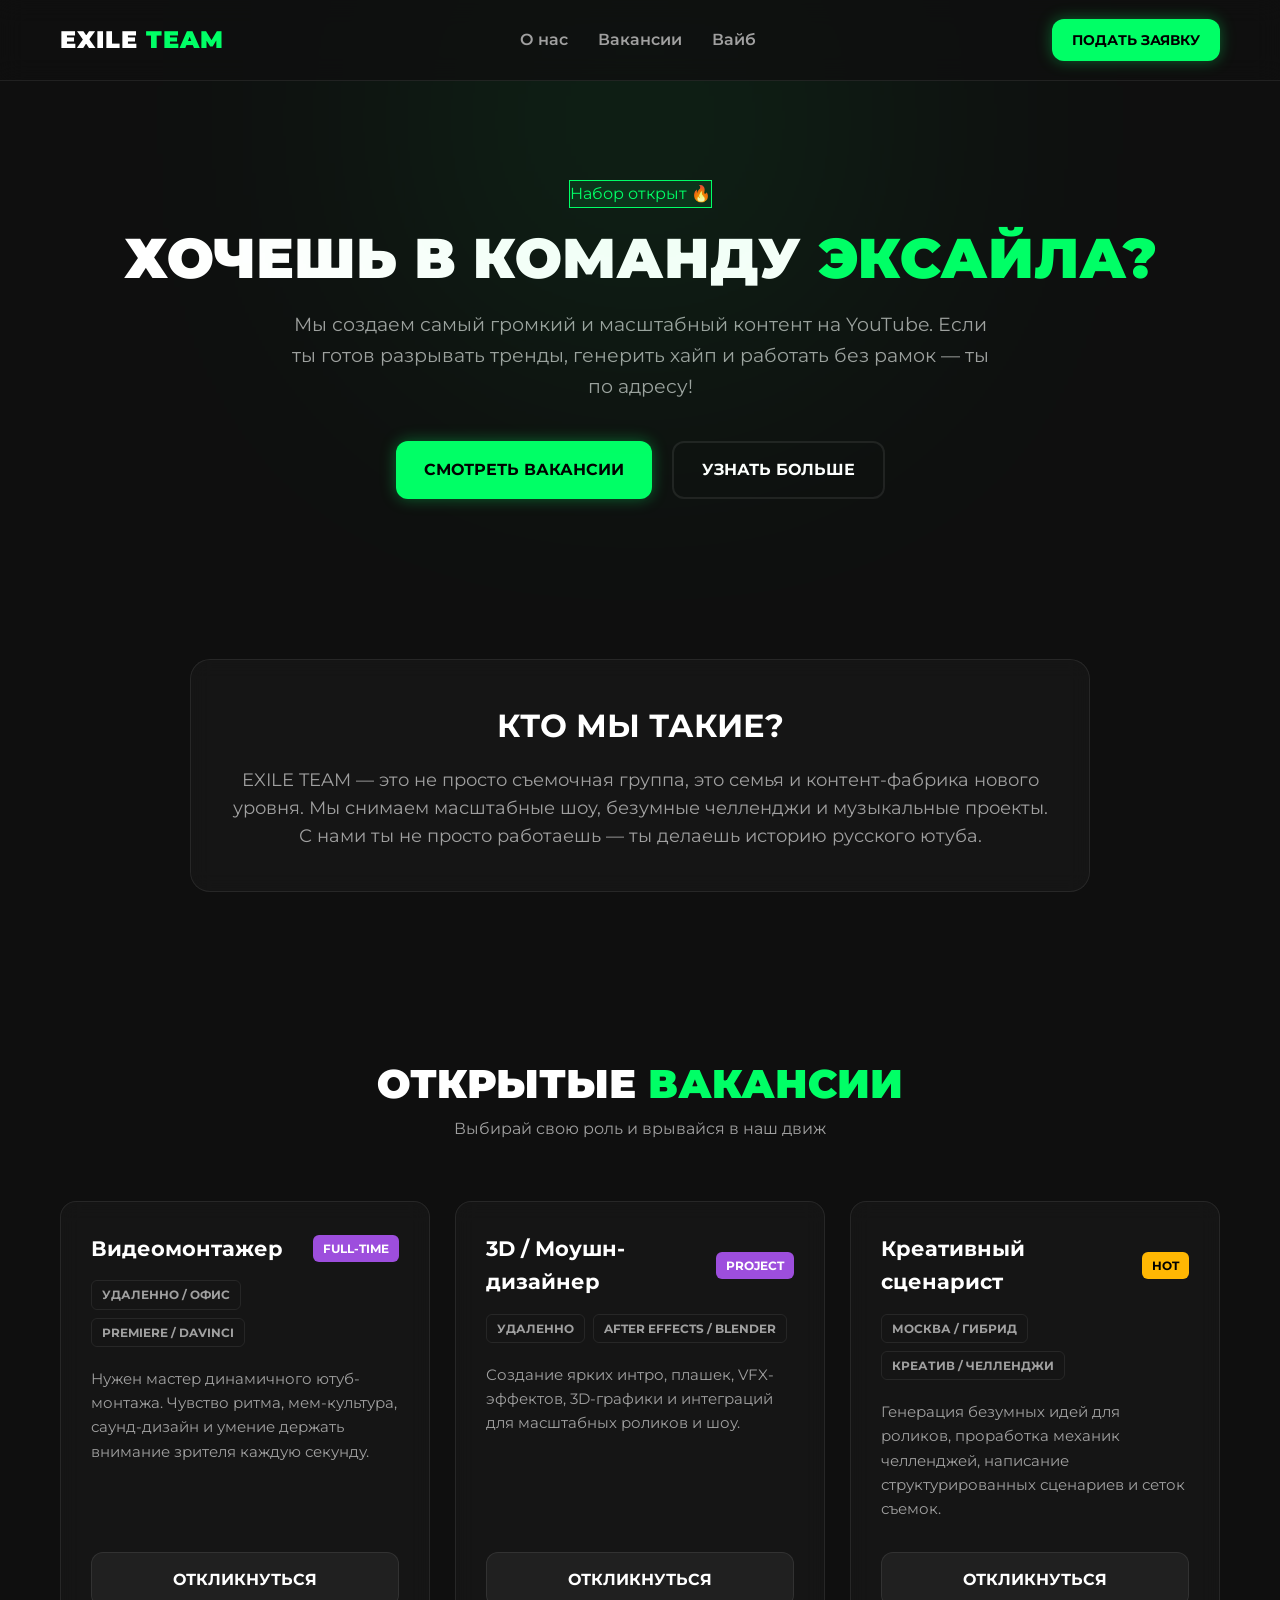
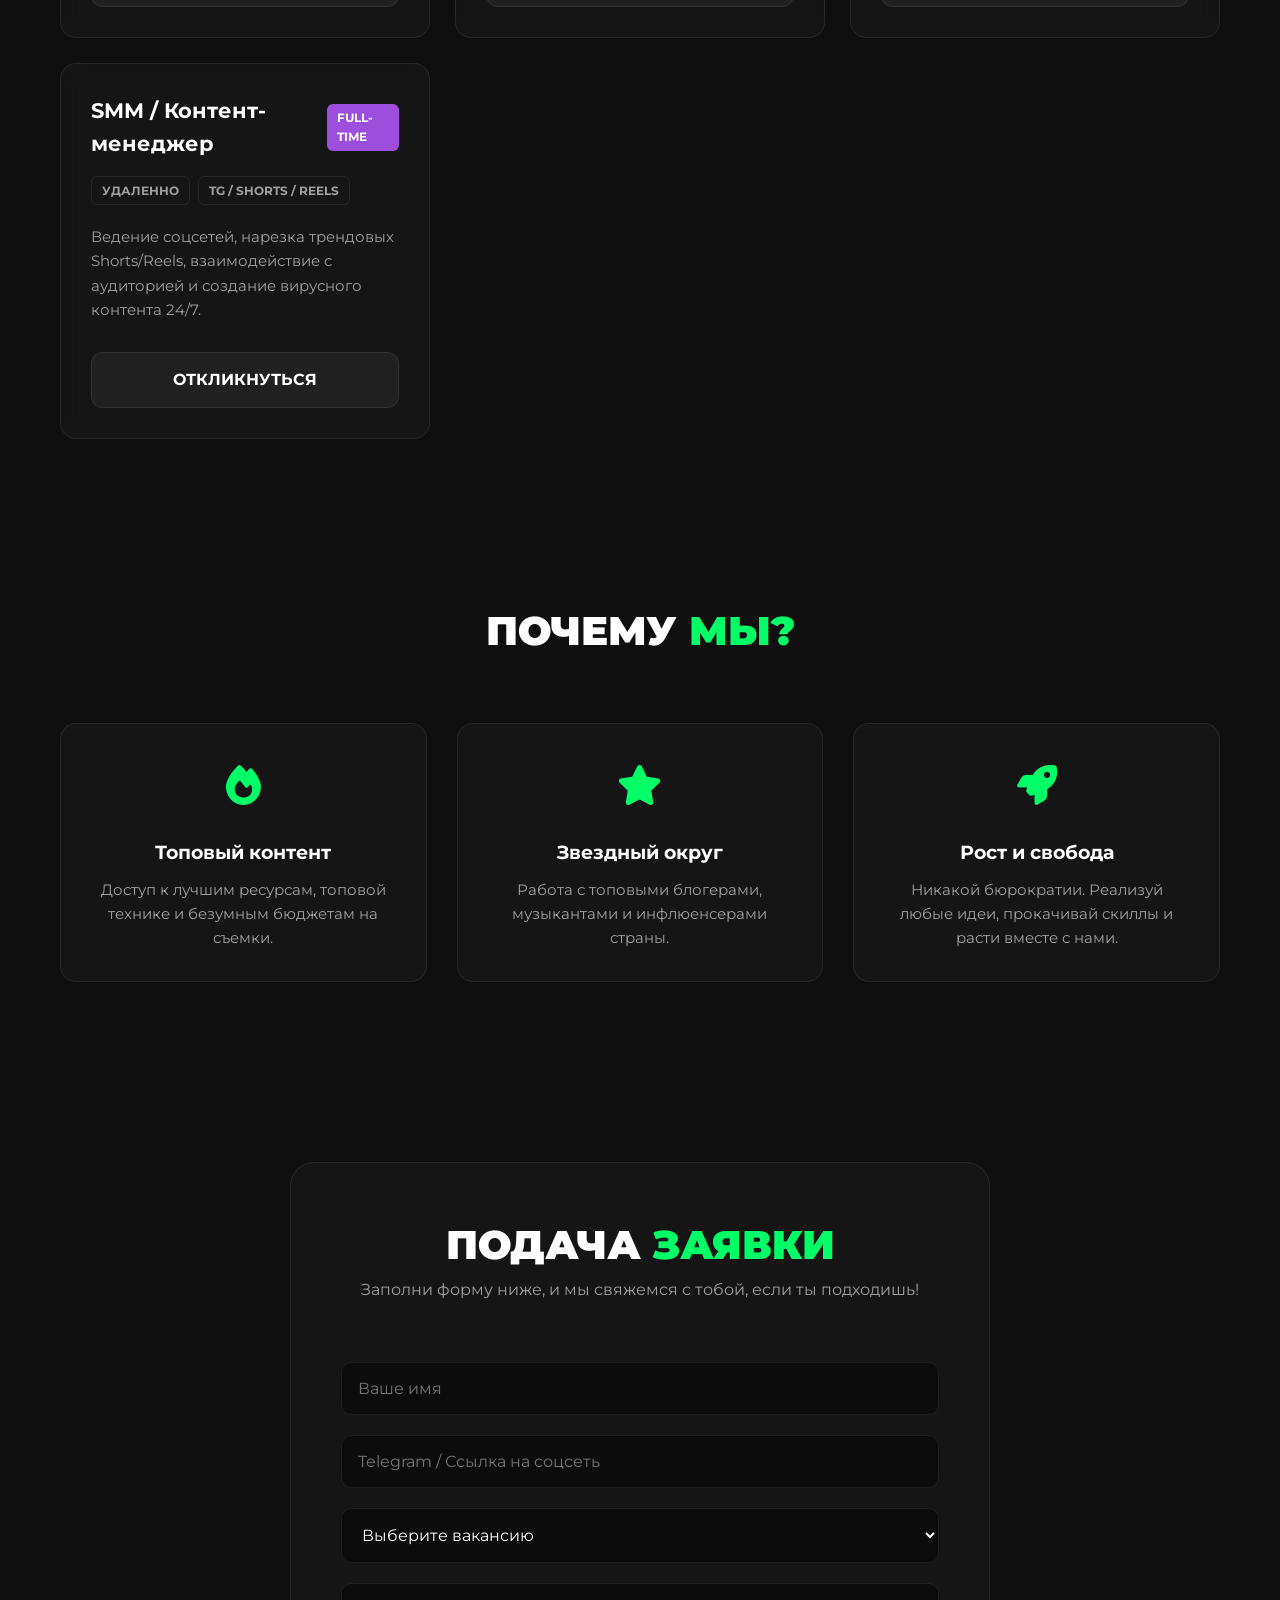
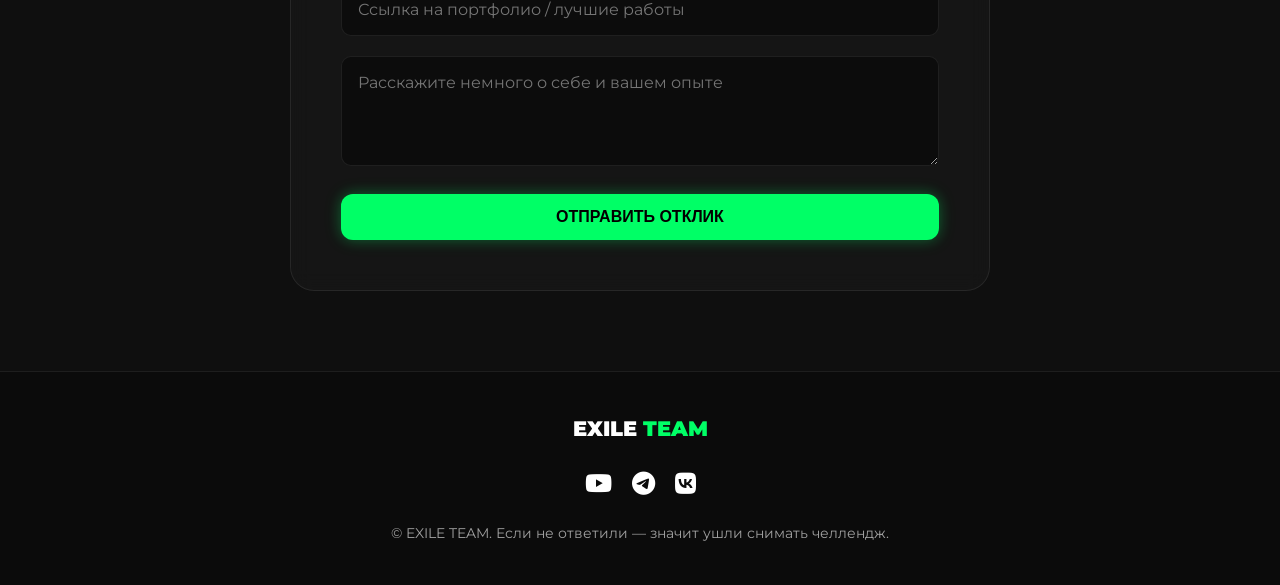
==== index.html @ 26854ce0 "Add files via upload" ====
<!DOCTYPE html>
<html lang="ru">
<head>
    <meta charset="UTF-8">
    <meta name="viewport" content="width=device-width, initial-scale=1.0">
    <title>EXILE TEAM — Вакансии в команду</title>
    <link rel="preconnect" href="https://fonts.googleapis.com">
    <link rel="preconnect" href="https://fonts.gstatic.com" crossorigin>
    <link href="https://fonts.googleapis.com/css2?family=Montserrat:wght@400;600;700;900&display=swap" rel="stylesheet">
    <link rel="stylesheet" href="https://cdnjs.cloudflare.com/ajax/libs/font-awesome/6.4.0/css/all.min.css">
    <link rel="stylesheet" href="style.css">
</head>
<body>

    <header class="header">
        <div class="container header-container">
            <a href="#" class="logo">EXILE <span>TEAM</span></a>
            <nav class="nav">
                <a href="#about">О нас</a>
                <a href="#vacancies">Вакансии</a>
                <a href="#benefits">Вайб</a>
            </nav>
            <a href="#apply" class="btn btn-primary btn-sm">Подать заявку</a>
        </div>
    </header>

    <main>
        <section class="hero">
            <div class="hero-bg-glow"></div>
            <div class="container hero-container">
                <span class="badge hero-badge">Набор открыт 🔥</span>
                <h1 class="hero-title">ХОЧЕШЬ В КОМАНДУ <span class="text-accent">ЭКСАЙЛА?</span></h1>
                <p class="hero-subtitle">Мы создаем самый громкий и масштабный контент на YouTube. Если ты готов разрывать тренды, генерить хайп и работать без рамок — ты по адресу!</p>
                <div class="hero-actions">
                    <a href="#vacancies" class="btn btn-primary">Смотреть вакансии</a>
                    <a href="#about" class="btn btn-outline">Узнать больше</a>
                </div>
            </div>
        </section>

        <section class="about" id="about">
            <div class="container">
                <div class="about-card">
                    <h2>КТО МЫ ТАКИЕ?</h2>
                    <p>EXILE TEAM — это не просто съемочная группа, это семья и контент-фабрика нового уровня. Мы снимаем масштабные шоу, безумные челленджи и музыкальные проекты. С нами ты не просто работаешь — ты делаешь историю русского ютуба.</p>
                </div>
            </div>
        </section>

        <section class="vacancies" id="vacancies">
            <div class="container">
                <div class="section-header">
                    <h2>ОТКРЫТЫЕ <span class="text-accent">ВАКАНСИИ</span></h2>
                    <p>Выбирай свою роль и врывайся в наш движ</p>
                </div>

                <div class="vacancies-grid">
                    <div class="vacancy-card">
                        <div class="card-header">
                            <h3>Видеомонтажер</h3>
                            <span class="tag tag-purple">Full-time</span>
                        </div>
                        <div class="tags">
                            <span class="tag tag-outline">Удаленно / Офис</span>
                            <span class="tag tag-outline">Premiere / DaVinci</span>
                        </div>
                        <p class="card-desc">Нужен мастер динамичного ютуб-монтажа. Чувство ритма, мем-культура, саунд-дизайн и умение держать внимание зрителя каждую секунду.</p>
                        <a href="#apply" class="btn btn-secondary card-btn">Откликнуться</a>
                    </div>

                    <div class="vacancy-card">
                        <div class="card-header">
                            <h3>3D / Моушн-дизайнер</h3>
                            <span class="tag tag-purple">Project</span>
                        </div>
                        <div class="tags">
                            <span class="tag tag-outline">Удаленно</span>
                            <span class="tag tag-outline">After Effects / Blender</span>
                        </div>
                        <p class="card-desc">Создание ярких интро, плашек, VFX-эффектов, 3D-графики и интеграций для масштабных роликов и шоу.</p>
                        <a href="#apply" class="btn btn-secondary card-btn">Откликнуться</a>
                    </div>

                    <div class="vacancy-card">
                        <div class="card-header">
                            <h3>Креативный сценарист</h3>
                            <span class="tag tag-yellow">Hot</span>
                        </div>
                        <div class="tags">
                            <span class="tag tag-outline">Москва / Гибрид</span>
                            <span class="tag tag-outline">Креатив / Челленджи</span>
                        </div>
                        <p class="card-desc">Генерация безумных идей для роликов, проработка механик челленджей, написание структурированных сценариев и сеток съемок.</p>
                        <a href="#apply" class="btn btn-secondary card-btn">Откликнуться</a>
                    </div>

                    <div class="vacancy-card">
                        <div class="card-header">
                            <h3>SMM / Контент-менеджер</h3>
                            <span class="tag tag-purple">Full-time</span>
                        </div>
                        <div class="tags">
                            <span class="tag tag-outline">Удаленно</span>
                            <span class="tag tag-outline">TG / Shorts / Reels</span>
                        </div>
                        <p class="card-desc">Ведение соцсетей, нарезка трендовых Shorts/Reels, взаимодействие с аудиторией и создание вирусного контента 24/7.</p>
                        <a href="#apply" class="btn btn-secondary card-btn">Откликнуться</a>
                    </div>
                </div>
            </div>
        </section>

        <section class="benefits" id="benefits">
            <div class="container">
                <div class="section-header">
                    <h2>ПОЧЕМУ <span class="text-accent">МЫ?</span></h2>
                </div>
                <div class="benefits-grid">
                    <div class="benefit-card">
                        <div class="benefit-icon"><i class="fa-solid fa-fire"></i></div>
                        <h3>Топовый контент</h3>
                        <p>Доступ к лучшим ресурсам, топовой технике и безумным бюджетам на съемки.</p>
                    </div>
                    <div class="benefit-card">
                        <div class="benefit-icon"><i class="fa-solid fa-star"></i></div>
                        <h3>Звездный округ</h3>
                        <p>Работа с топовыми блогерами, музыкантами и инфлюенсерами страны.</p>
                    </div>
                    <div class="benefit-card">
                        <div class="benefit-icon"><i class="fa-solid fa-rocket"></i></div>
                        <h3>Рост и свобода</h3>
                        <p>Никакой бюрократии. Реализуй любые идеи, прокачивай скиллы и расти вместе с нами.</p>
                    </div>
                </div>
            </div>
        </section>

        <section class="apply" id="apply">
            <div class="container">
                <div class="apply-box">
                    <div class="section-header">
                        <h2>ПОДАЧА <span class="text-accent">ЗАЯВКИ</span></h2>
                        <p>Заполни форму ниже, и мы свяжемся с тобой, если ты подходишь!</p>
                    </div>
                    <form class="apply-form" onsubmit="event.preventDefault(); alert('Заявка успешно отправлена!');">
                        <div class="form-group">
                            <input type="text" placeholder="Ваше имя" required>
                        </div>
                        <div class="form-group">
                            <input type="text" placeholder="Telegram / Ссылка на соцсеть" required>
                        </div>
                        <div class="form-group">
                            <select required>
                                <option value="" disabled selected>Выберите вакансию</option>
                                <option value="editor">Видеомонтажер</option>
                                <option value="motion">3D / Моушн-дизайнер</option>
                                <option value="writer">Креативный сценарист</option>
                                <option value="smm">SMM / Контент-менеджер</option>
                            </select>
                        </div>
                        <div class="form-group">
                            <input type="url" placeholder="Ссылка на портфолио / лучшие работы" required>
                        </div>
                        <div class="form-group">
                            <textarea rows="4" placeholder="Расскажите немного о себе и вашем опыте"></textarea>
                        </div>
                        <button type="submit" class="btn btn-primary btn-block">Отправить отклик</button>
                    </form>
                </div>
            </div>
        </section>
    </main>

    <footer class="footer">
        <div class="container footer-container">
            <div class="footer-logo">EXILE <span>TEAM</span></div>
            <div class="socials">
                <a href="#" target="_blank" aria-label="YouTube"><i class="fa-brands fa-youtube"></i></a>
                <a href="#" target="_blank" aria-label="Telegram"><i class="fa-brands fa-telegram"></i></a>
                <a href="#" target="_blank" aria-label="VK"><i class="fa-brands fa-vk"></i></a>
            </div>
            <p class="copyright">&copy; EXILE TEAM. Если не ответили — значит ушли снимать челлендж.</p>
        </div>
    </footer>

</body>
</html>
---- style.css ----
:root {
    --bg-color: #0f0f0f;
    --card-bg: rgba(26, 26, 26, 0.6);
    --card-border: rgba(255, 255, 255, 0.08);
    --accent-color: #00FF66;
    --accent-glow: rgba(0, 255, 102, 0.35);
    --text-main: #FFFFFF;
    --text-muted: #A0A0A0;
    --purple-tag: #9D4EDD;
    --yellow-tag: #FFB703;
    --font-family: 'Montserrat', sans-serif;
    --transition: all 0.3s cubic-bezier(0.25, 0.8, 0.25, 1);
}

* {
    margin: 0;
    padding: 0;
    box-sizing: border-box;
}

html {
    scroll-behavior: smooth;
}

body {
    background-color: var(--bg-color);
    color: var(--text-main);
    font-family: var(--font-family);
    line-height: 1.6;
    overflow-x: hidden;
}

.container {
    max-width: 1200px;
    margin: 0 auto;
    padding: 0 20px;
}

.text-accent {
    color: var(--accent-color);
}

.btn {
    display: inline-flex;
    align-items: center;
    justify-content: center;
    padding: 14px 28px;
    font-size: 1rem;
    font-weight: 700;
    text-transform: uppercase;
    text-decoration: none;
    border-radius: 12px;
    border: none;
    cursor: pointer;
    transition: var(--transition);
}

.btn-primary {
    background-color: var(--accent-color);
    color: #000;
    box-shadow: 0 0 15px var(--accent-glow);
}

.btn-primary:hover {
    transform: translateY(-3px);
    box-shadow: 0 0 25px var(--accent-glow);
}

.btn-secondary {
    background: rgba(255, 255, 255, 0.05);
    color: var(--text-main);
    border: 1px solid var(--card-border);
}

.btn-secondary:hover {
    background-color: var(--accent-color);
    color: #000;
    border-color: var(--accent-color);
}

.btn-outline {
    background: transparent;
    color: var(--text-main);
    border: 2px solid var(--card-border);
}

.btn-outline:hover {
    border-color: var(--text-main);
    background: rgba(255, 255, 255, 0.05);
}

.btn-sm {
    padding: 10px 20px;
    font-size: 0.875rem;
}

.btn-block {
    width: 100%;
}

.tag {
    font-size: 0.75rem;
    font-weight: 700;
    padding: 4px 10px;
    border-radius: 6px;
    text-transform: uppercase;
}

.tag-purple {
    background: var(--purple-tag);
    color: #fff;
}

.tag-yellow {
    background: var(--yellow-tag);
    color: #000;
}

.tag-outline {
    border: 1px solid var(--card-border);
    color: var(--text-muted);
}

/* Header */
.header {
    position: fixed;
    top: 0;
    left: 0;
    width: 100%;
    z-index: 100;
    background: rgba(15, 15, 15, 0.8);
    backdrop-filter: blur(12px);
    border-bottom: 1px solid var(--card-border);
}

.header-container {
    display: flex;
    justify-content: space-between;
    align-items: center;
    height: 80px;
}

.logo {
    font-size: 1.5rem;
    font-weight: 900;
    color: #fff;
    text-decoration: none;
    letter-spacing: 1px;
}

.logo span {
    color: var(--accent-color);
}

.nav {
    display: flex;
    gap: 30px;
}

.nav a {
    color: var(--text-muted);
    text-decoration: none;
    font-weight: 600;
    transition: var(--transition);
}

.nav a:hover {
    color: var(--accent-color);
}

/* Hero Section */
.hero {
    position: relative;
    padding: 180px 0 100px;
    text-align: center;
}

.hero-bg-glow {
    position: absolute;
    top: 20%;
    left: 50%;
    transform: translate(-50%, -50%);
    width: 350px;
    height: 350px;
    background: var(--accent-color);
    filter: blur(150px);
    opacity: 0.15;
    pointer-events: none;
}

.hero-badge {
    background: rgba(0, 255, 102, 0.1);
    color: var(--accent-color);
    border: 1px solid var(--accent-color);
    margin-bottom: 20px;
    display: inline-block;
}

.hero-title {
    font-size: 3.5rem;
    font-weight: 900;
    line-height: 1.1;
    margin-bottom: 20px;
    text-transform: uppercase;
}

.hero-subtitle {
    font-size: 1.2rem;
    color: var(--text-muted);
    max-width: 700px;
    margin: 0 auto 40px;
}

.hero-actions {
    display: flex;
    gap: 20px;
    justify-content: center;
}

/* About Section */
.about {
    padding: 60px 0;
}

.about-card {
    background: var(--card-bg);
    border: 1px solid var(--card-border);
    backdrop-filter: blur(10px);
    border-radius: 20px;
    padding: 40px;
    text-align: center;
    max-width: 900px;
    margin: 0 auto;
}

.about-card h2 {
    font-size: 2rem;
    margin-bottom: 15px;
}

.about-card p {
    color: var(--text-muted);
    font-size: 1.1rem;
}

/* Vacancies Section */
.vacancies {
    padding: 100px 0;
}

.section-header {
    text-align: center;
    margin-bottom: 60px;
}

.section-header h2 {
    font-size: 2.5rem;
    font-weight: 900;
    text-transform: uppercase;
}

.section-header p {
    color: var(--text-muted);
}

.vacancies-grid {
    display: grid;
    grid-template-columns: repeat(auto-fit, minmax(280px, 1fr));
    gap: 25px;
}

.vacancy-card {
    background: var(--card-bg);
    border: 1px solid var(--card-border);
    border-radius: 16px;
    padding: 30px;
    display: flex;
    flex-direction: column;
    backdrop-filter: blur(10px);
    transition: var(--transition);
}

.vacancy-card:hover {
    transform: translateY(-8px);
    border-color: rgba(0, 255, 102, 0.4);
    box-shadow: 0 10px 30px rgba(0, 0, 0, 0.5);
}

.card-header {
    display: flex;
    justify-content: space-between;
    align-items: center;
    margin-bottom: 15px;
}

.card-header h3 {
    font-size: 1.3rem;
    font-weight: 700;
}

.vacancy-card .tags {
    display: flex;
    gap: 8px;
    margin-bottom: 20px;
    flex-wrap: wrap;
}

.card-desc {
    color: var(--text-muted);
    font-size: 0.95rem;
    margin-bottom: 30px;
    flex-grow: 1;
}

.card-btn {
    width: 100%;
}

/* Benefits Section */
.benefits {
    padding: 60px 0 100px;
}

.benefits-grid {
    display: grid;
    grid-template-columns: repeat(auto-fit, minmax(250px, 1fr));
    gap: 30px;
}

.benefit-card {
    background: var(--card-bg);
    border: 1px solid var(--card-border);
    border-radius: 16px;
    padding: 30px;
    text-align: center;
}

.benefit-icon {
    font-size: 2.5rem;
    color: var(--accent-color);
    margin-bottom: 20px;
}

.benefit-card h3 {
    margin-bottom: 10px;
}

.benefit-card p {
    color: var(--text-muted);
    font-size: 0.95rem;
}

/* Apply Form Section */
.apply {
    padding: 80px 0;
}

.apply-box {
    background: var(--card-bg);
    border: 1px solid var(--card-border);
    border-radius: 24px;
    padding: 50px;
    max-width: 700px;
    margin: 0 auto;
    backdrop-filter: blur(10px);
}

.apply-form .form-group {
    margin-bottom: 20px;
}

.apply-form input,
.apply-form select,
.apply-form textarea {
    width: 100%;
    padding: 16px;
    background: rgba(0, 0, 0, 0.4);
    border: 1px solid var(--card-border);
    border-radius: 10px;
    color: var(--text-main);
    font-family: inherit;
    font-size: 1rem;
    outline: none;
    transition: var(--transition);
}

.apply-form select option {
    background: #1a1a1a;
    color: #fff;
}

.apply-form input:focus,
.apply-form select:focus,
.apply-form textarea:focus {
    border-color: var(--accent-color);
    box-shadow: 0 0 10px var(--accent-glow);
}

/* Footer */
.footer {
    padding: 40px 0;
    border-top: 1px solid var(--card-border);
    background: rgba(10, 10, 10, 0.8);
}

.footer-container {
    display: flex;
    flex-direction: column;
    align-items: center;
    gap: 20px;
    text-align: center;
}

.footer-logo {
    font-size: 1.3rem;
    font-weight: 900;
}

.footer-logo span {
    color: var(--accent-color);
}

.socials {
    display: flex;
    gap: 20px;
}

.socials a {
    color: var(--text-main);
    font-size: 1.5rem;
    transition: var(--transition);
}

.socials a:hover {
    color: var(--accent-color);
    transform: translateY(-3px);
}

.copyright {
    color: var(--text-muted);
    font-size: 0.85rem;
}

/* Responsive Design */
@media (max-width: 768px) {
    .nav {
        display: none;
    }

    .hero-title {
        font-size: 2.2rem;
    }

    .hero-subtitle {
        font-size: 1rem;
    }

    .hero-actions {
        flex-direction: column;
    }

    .apply-box {
        padding: 30px 20px;
    }
}
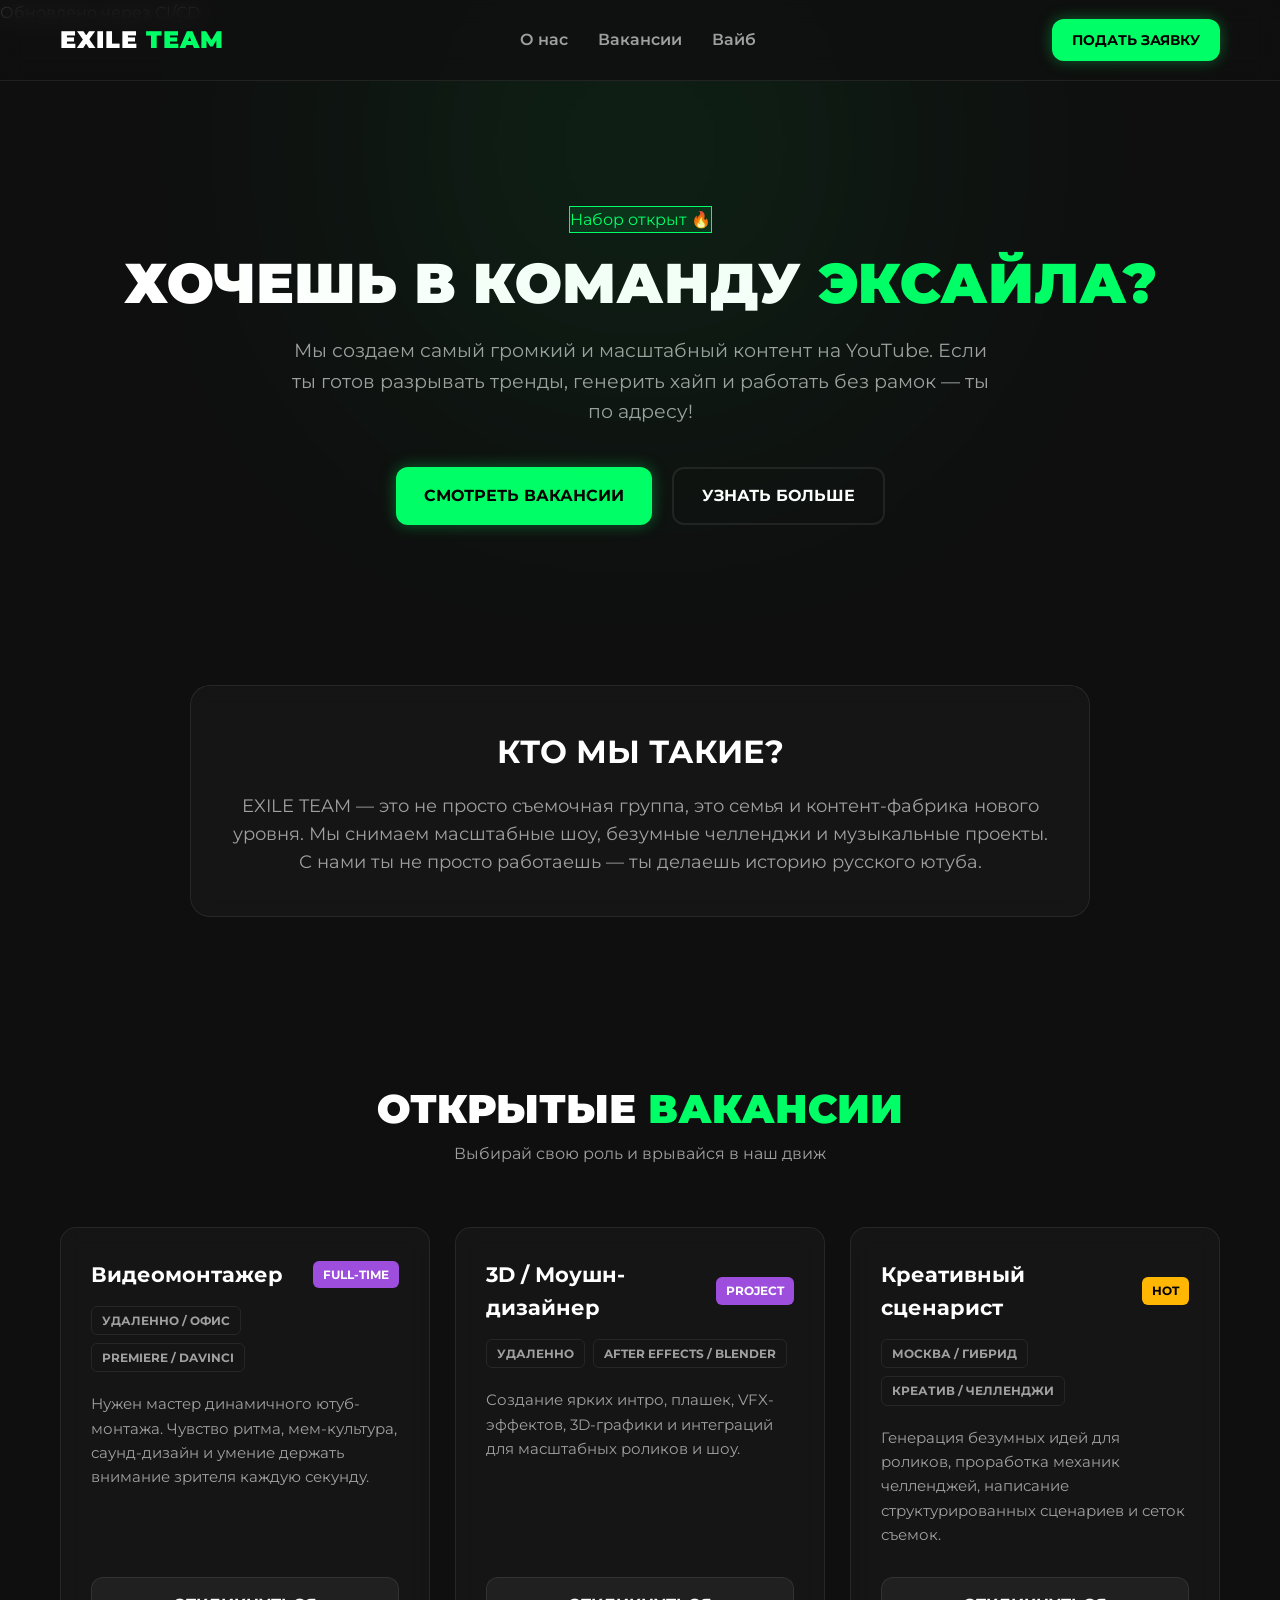
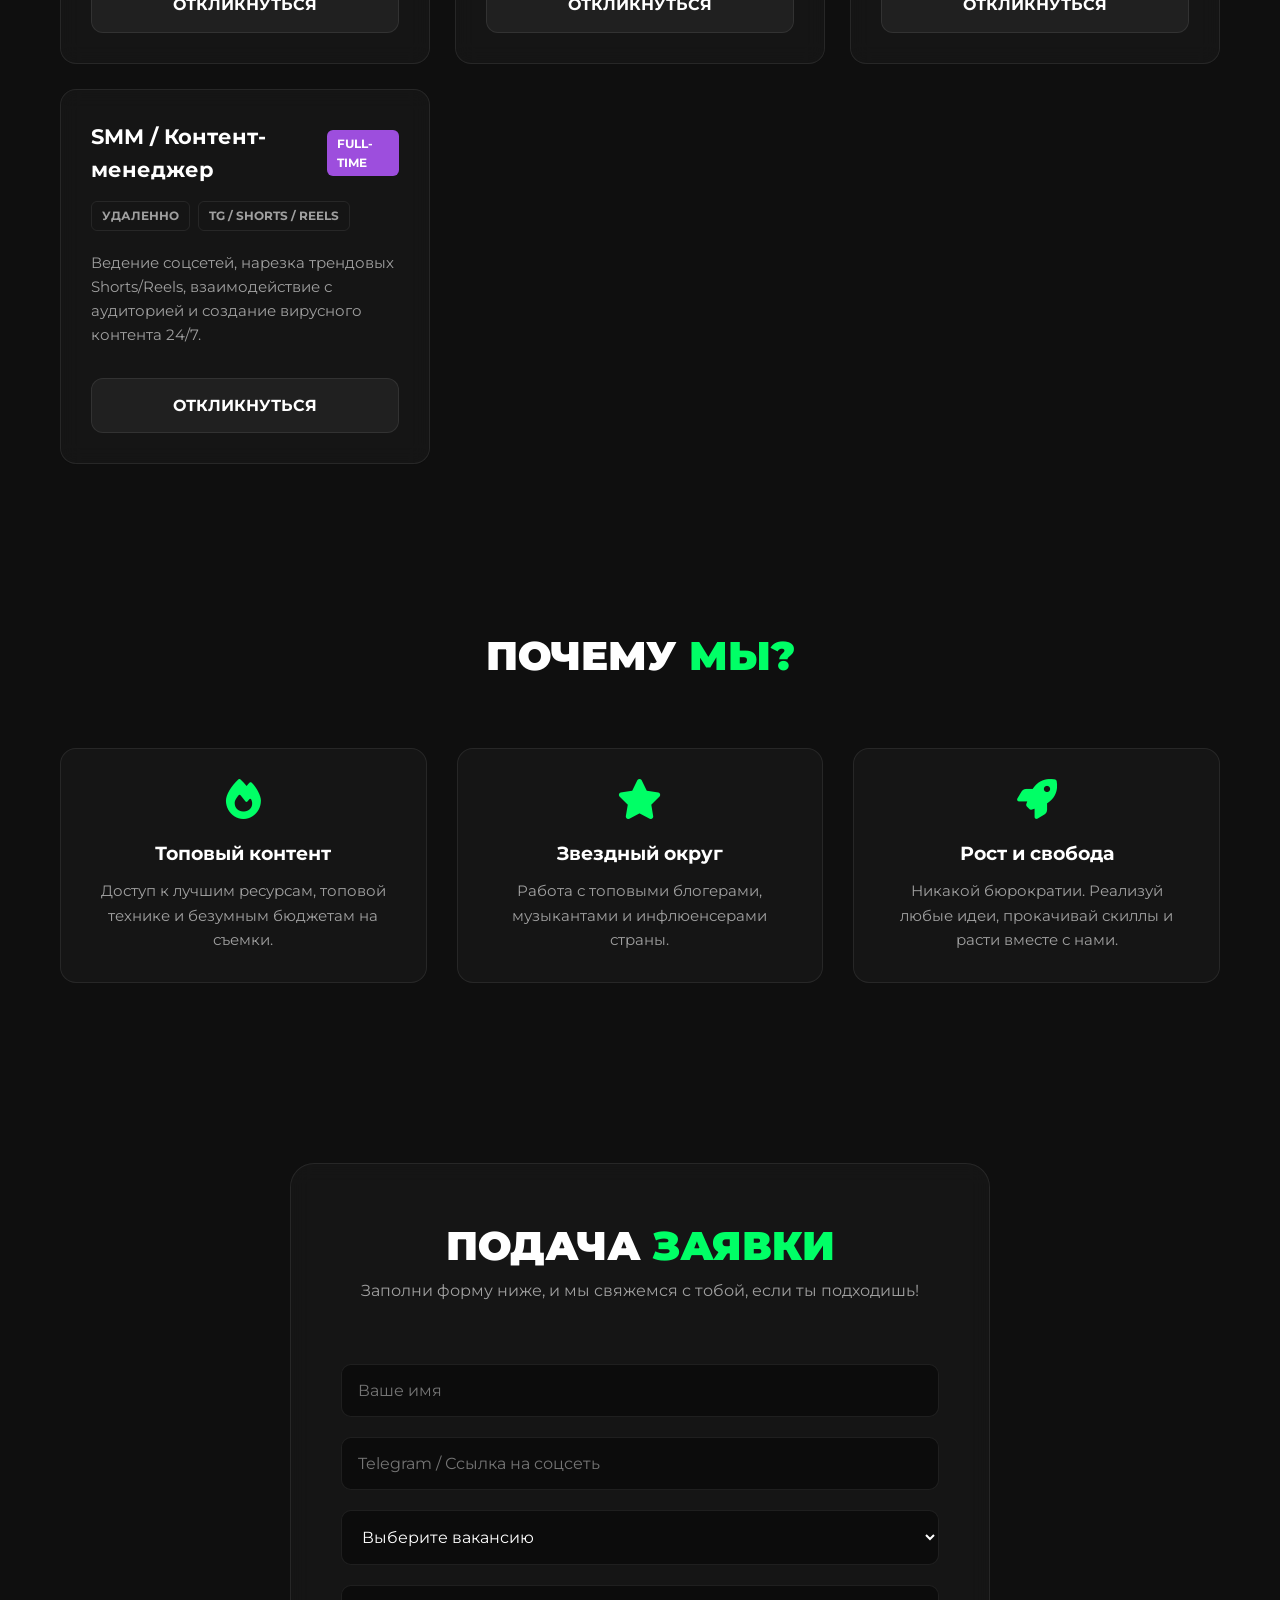
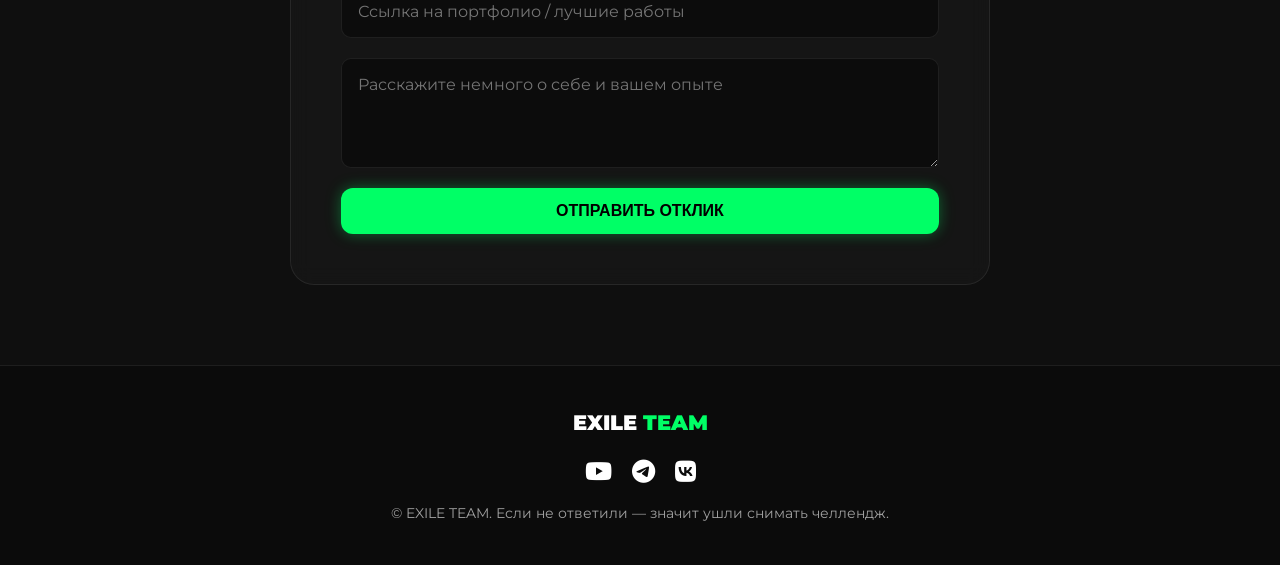
==== commit f5cfc065: "Update index.html Обновлено через CI/CD" ====
--- a/index.html
+++ b/index.html
@@ -1,3 +1,4 @@
+Обновлено через CI/CD
 <!DOCTYPE html>
 <html lang="ru">
 <head>
@@ -184,4 +185,4 @@
     </footer>
 
 </body>
-</html>+</html>
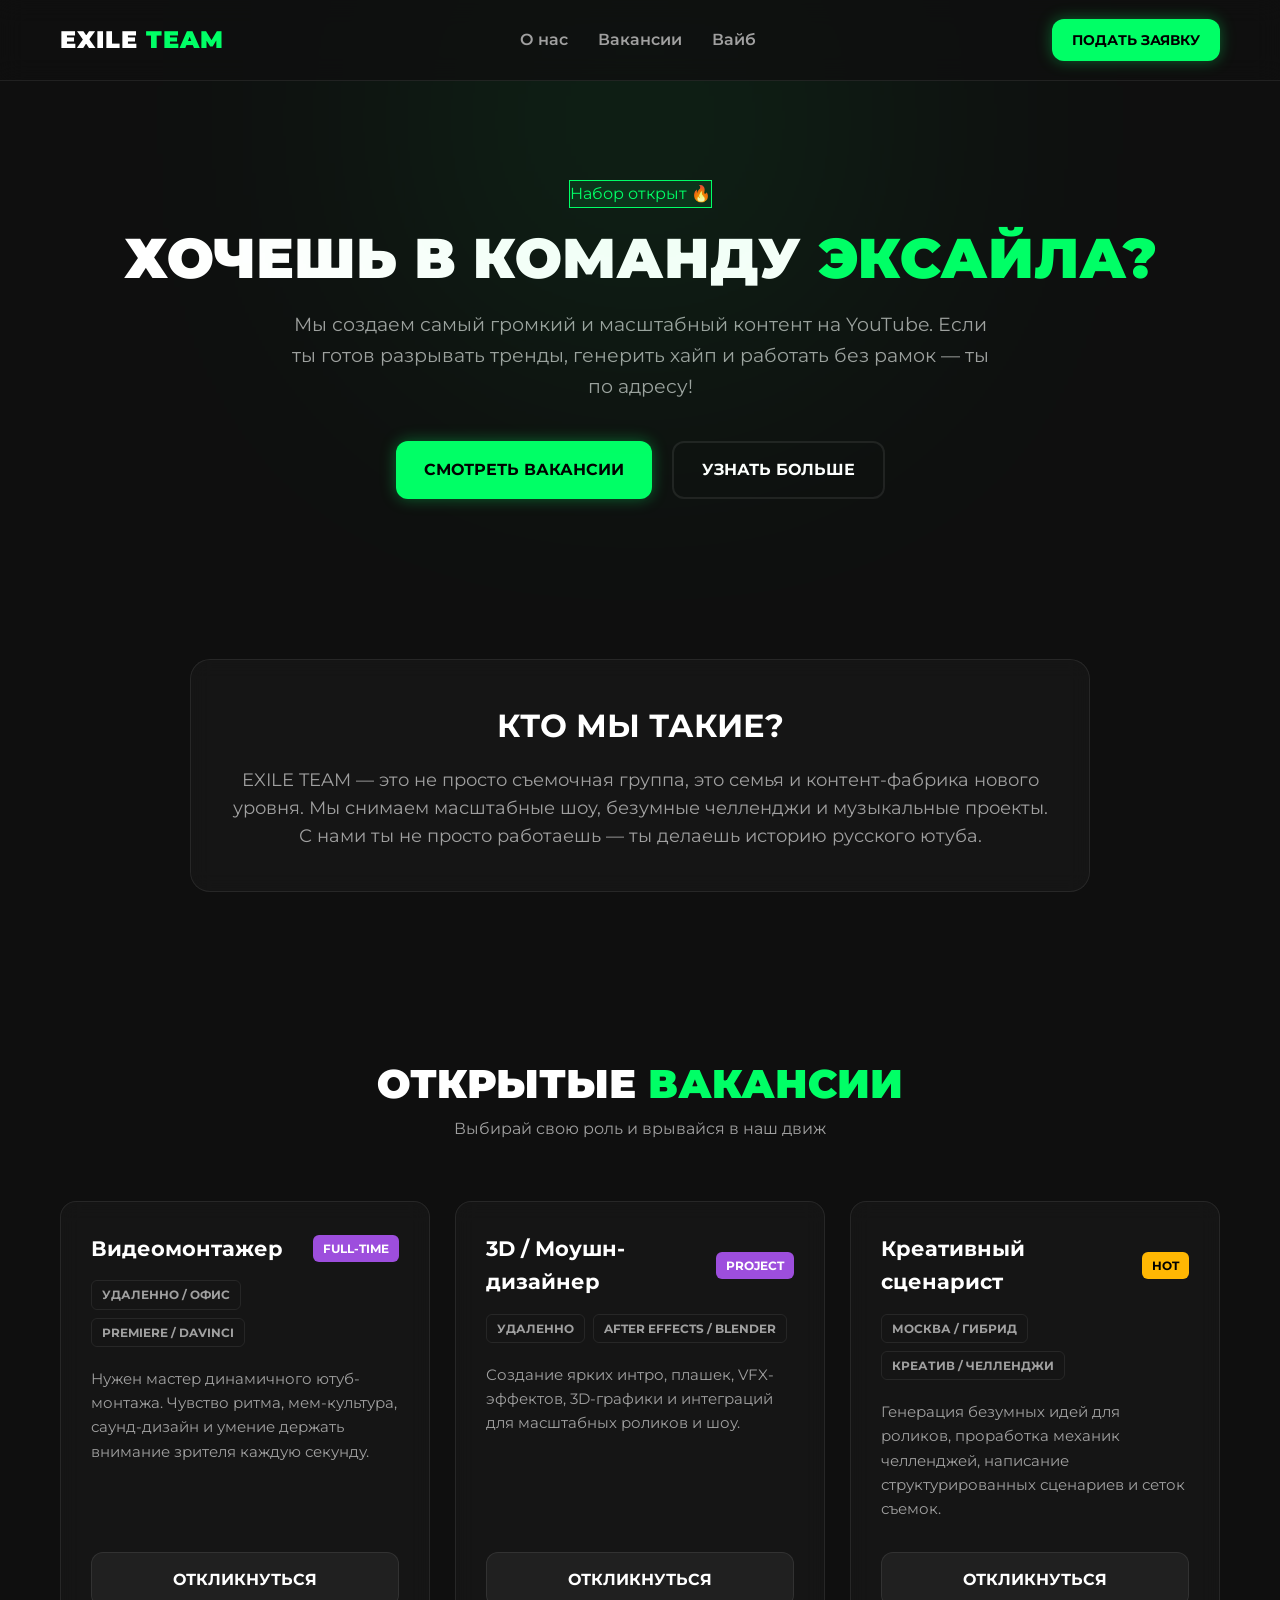
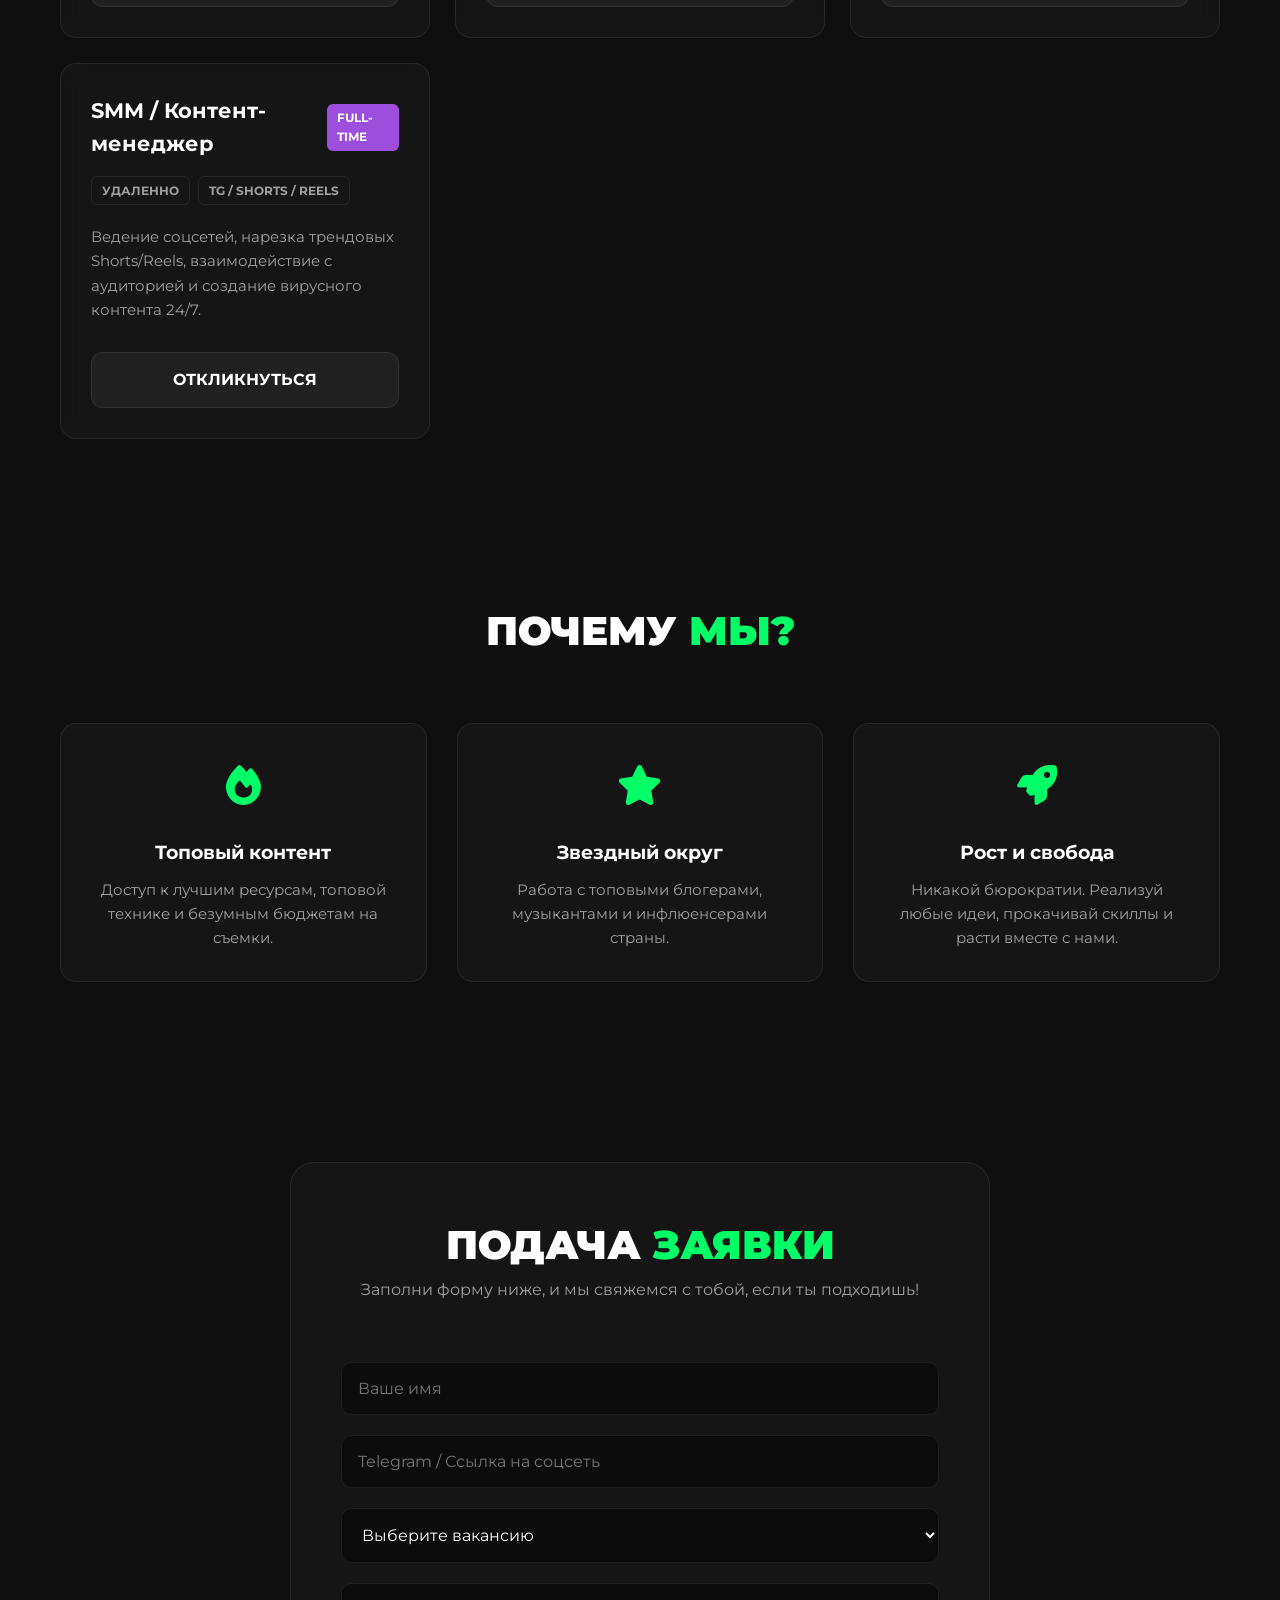
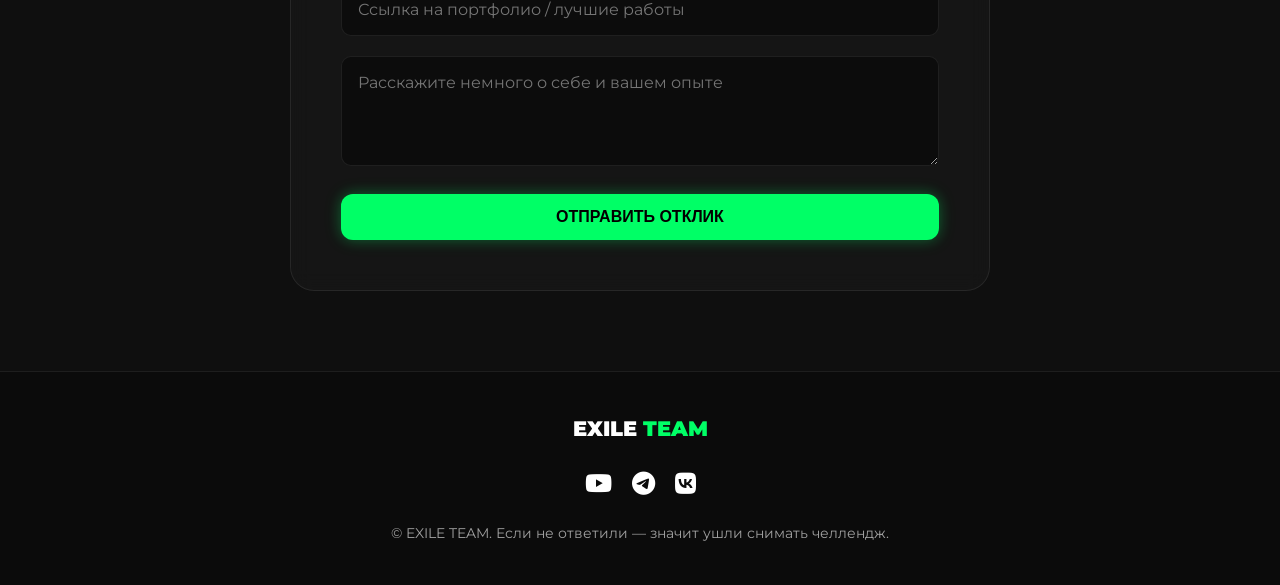
==== commit 2caf54fd: "Add files via upload" ====
--- a/index.html
+++ b/index.html
@@ -1,4 +1,3 @@
-Обновлено через CI/CD
 <!DOCTYPE html>
 <html lang="ru">
 <head>
@@ -185,4 +184,4 @@
     </footer>
 
 </body>
-</html>
+</html>
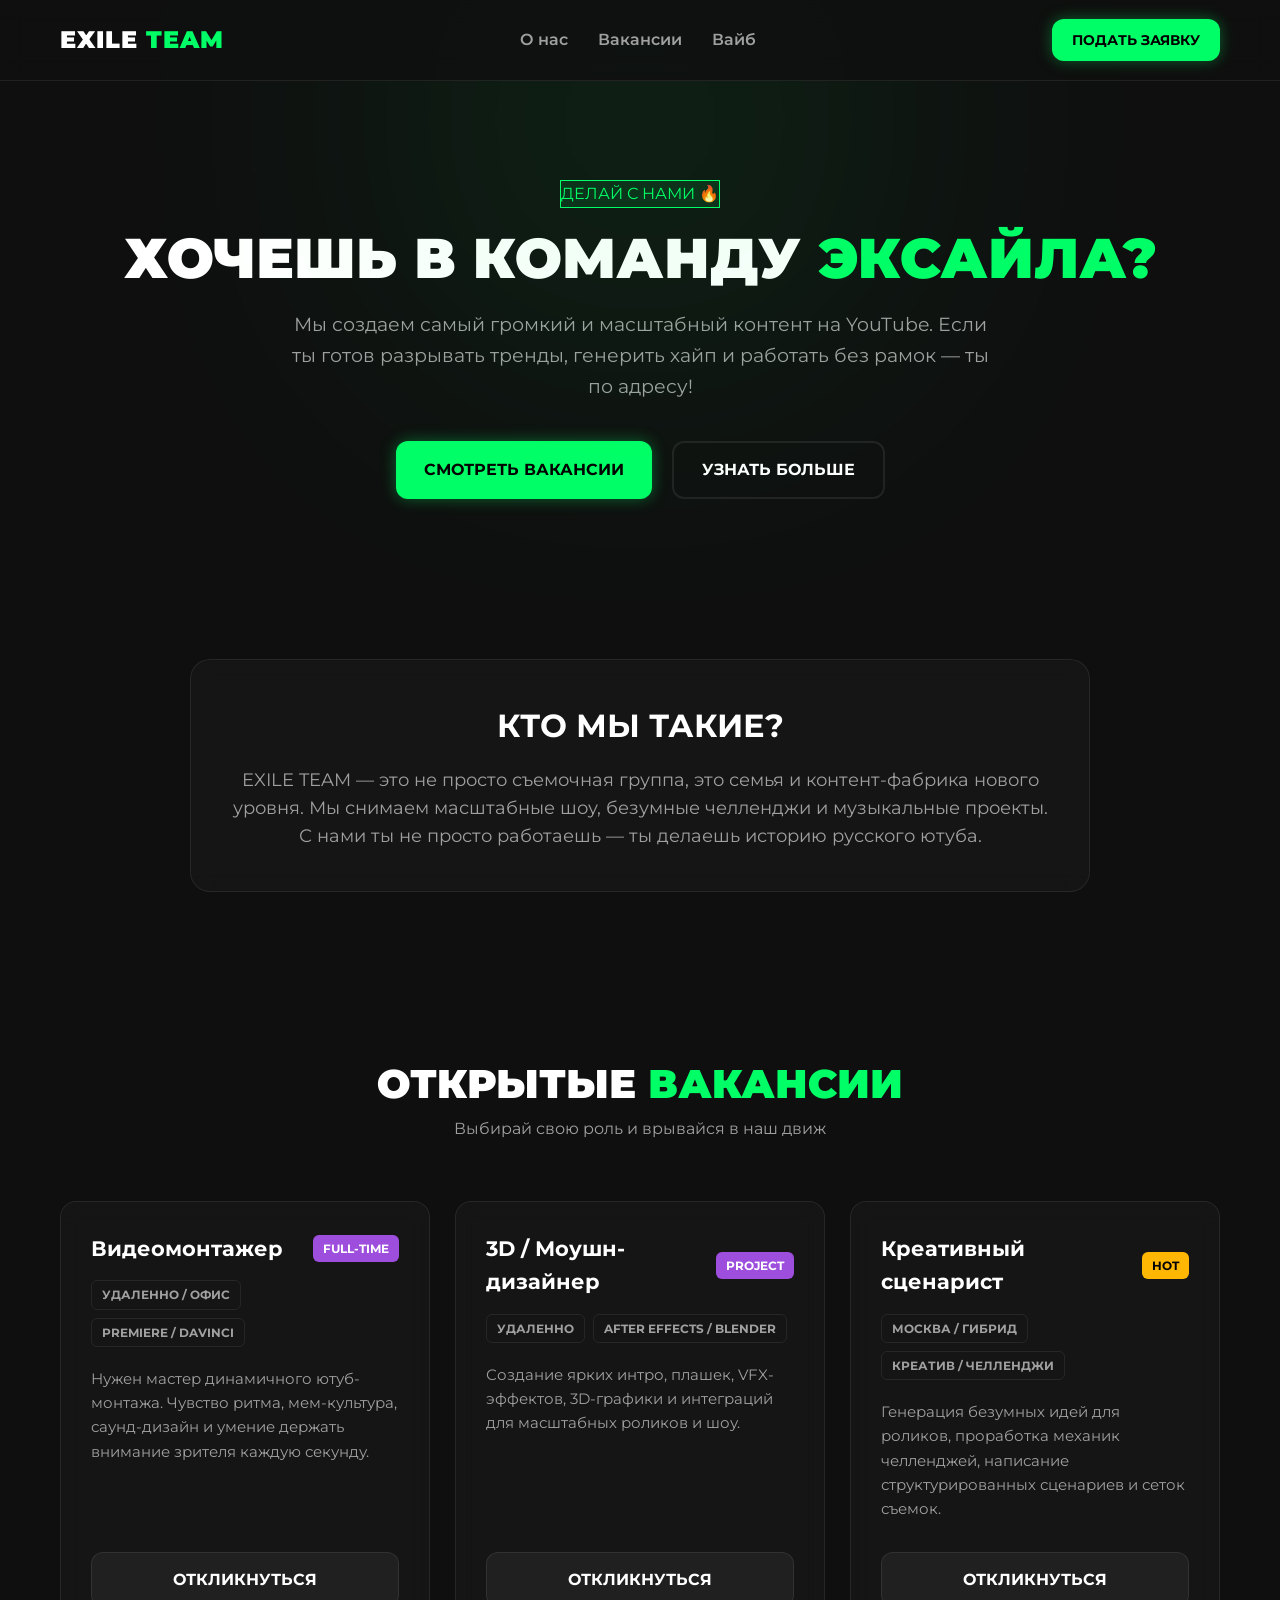
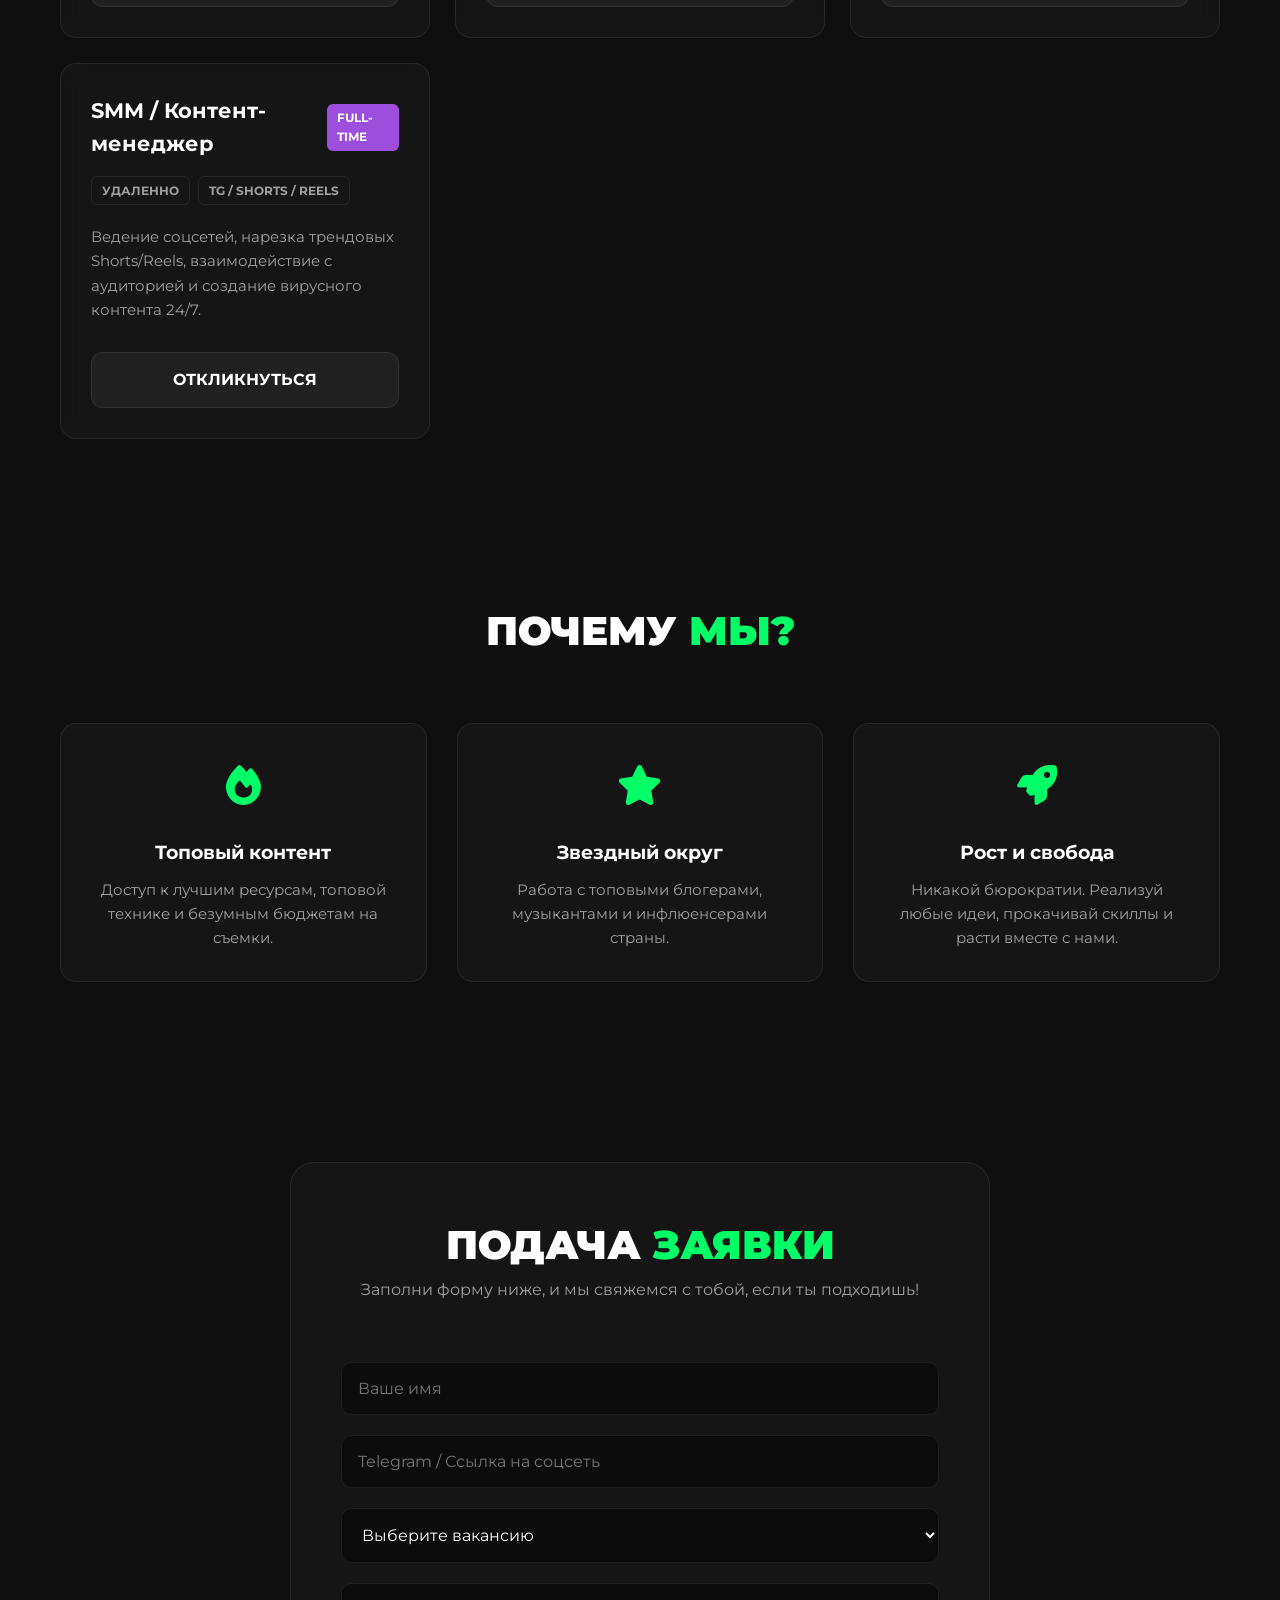
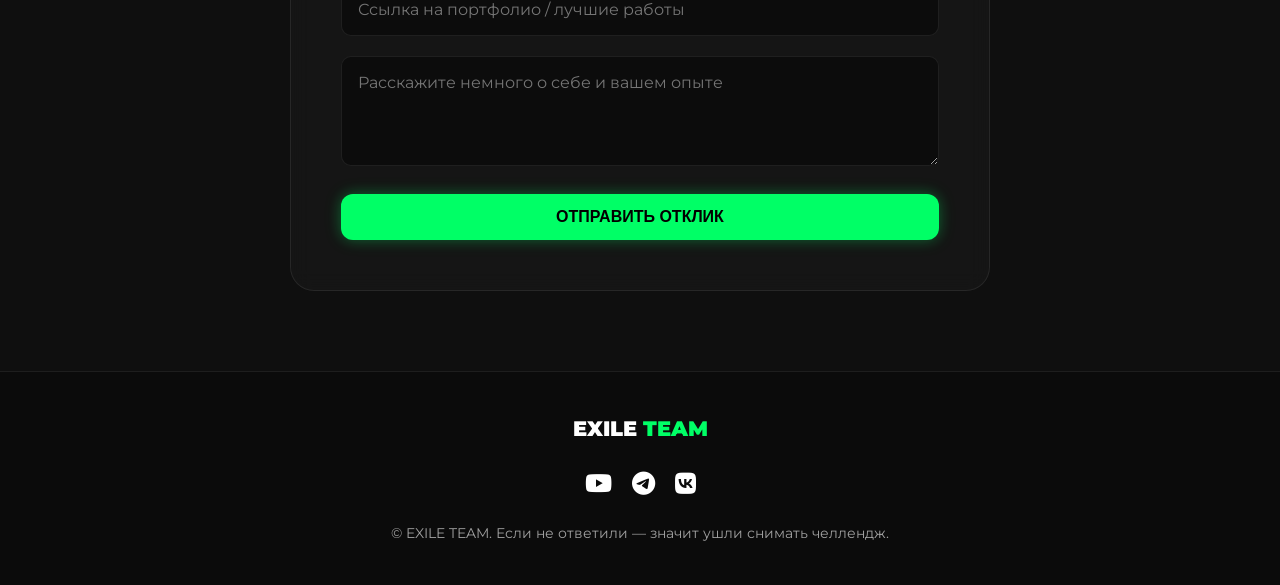
==== commit 927d5894: "Modify hero section and job listings Updated the hero section and job vacancies in index.html." ====
--- a/index.html
+++ b/index.html
@@ -3,7 +3,7 @@
 <head>
     <meta charset="UTF-8">
     <meta name="viewport" content="width=device-width, initial-scale=1.0">
-    <title>EXILE TEAM — Вакансии в команду</title>
+    <title>EXILE TEAM — Твое место здесь</title>
     <link rel="preconnect" href="https://fonts.googleapis.com">
     <link rel="preconnect" href="https://fonts.gstatic.com" crossorigin>
     <link href="https://fonts.googleapis.com/css2?family=Montserrat:wght@400;600;700;900&display=swap" rel="stylesheet">
@@ -28,7 +28,7 @@
         <section class="hero">
             <div class="hero-bg-glow"></div>
             <div class="container hero-container">
-                <span class="badge hero-badge">Набор открыт 🔥</span>
+                <span class="badge hero-badge">ДЕЛАЙ С НАМИ 🔥</span>
                 <h1 class="hero-title">ХОЧЕШЬ В КОМАНДУ <span class="text-accent">ЭКСАЙЛА?</span></h1>
                 <p class="hero-subtitle">Мы создаем самый громкий и масштабный контент на YouTube. Если ты готов разрывать тренды, генерить хайп и работать без рамок — ты по адресу!</p>
                 <div class="hero-actions">
@@ -184,4 +184,4 @@
     </footer>
 
 </body>
-</html>+</html>
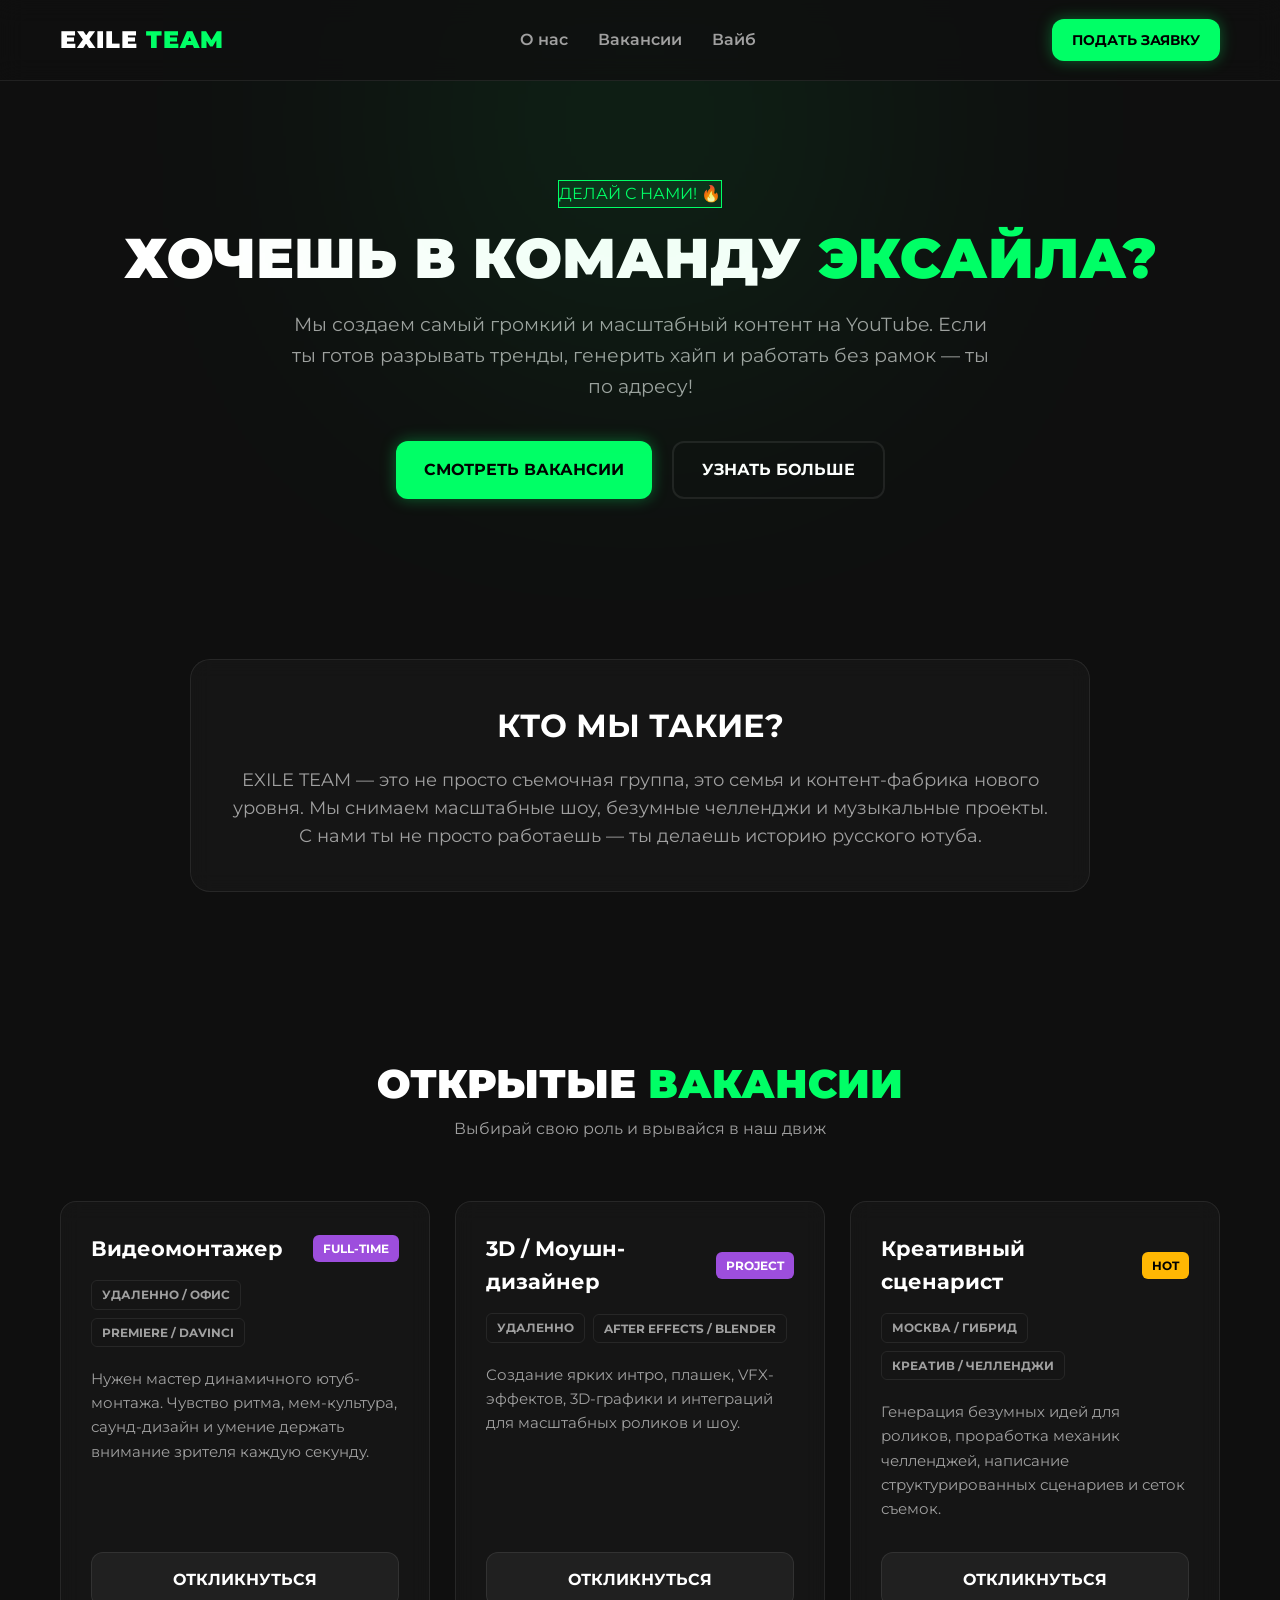
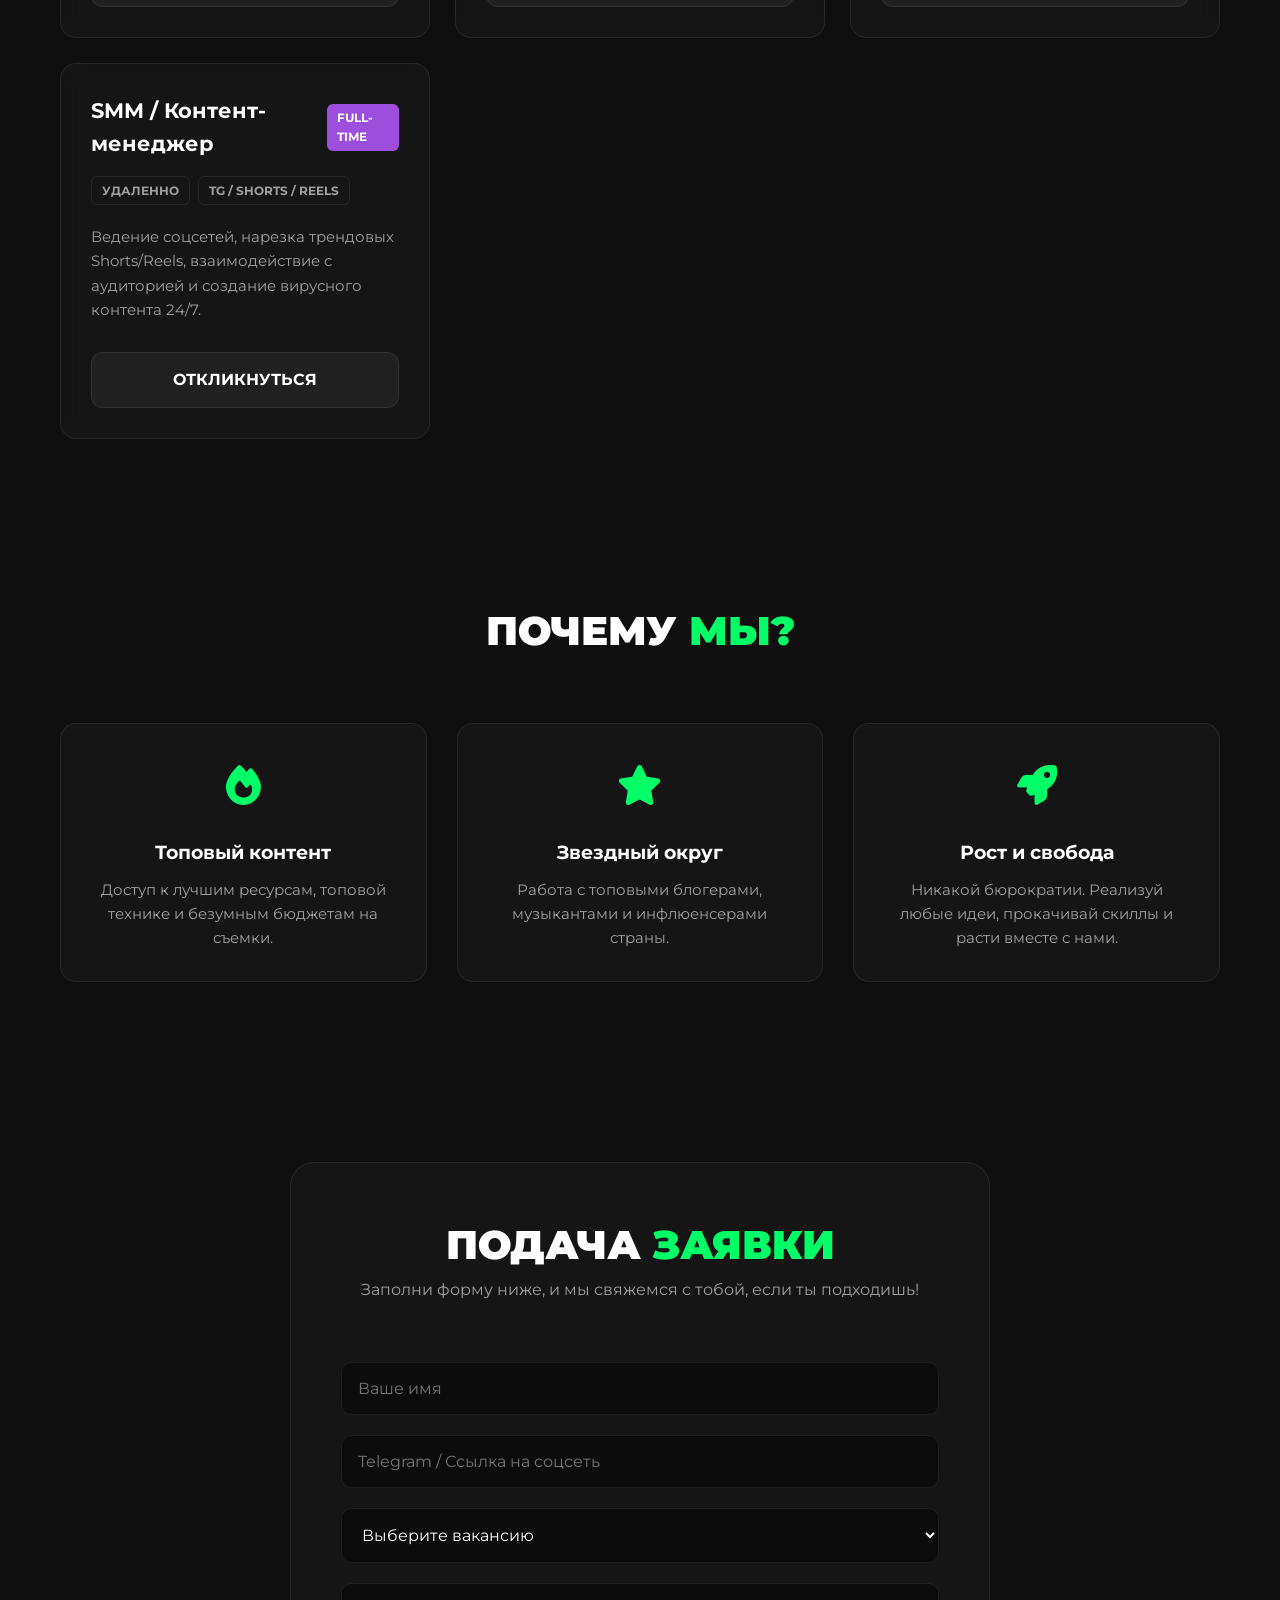
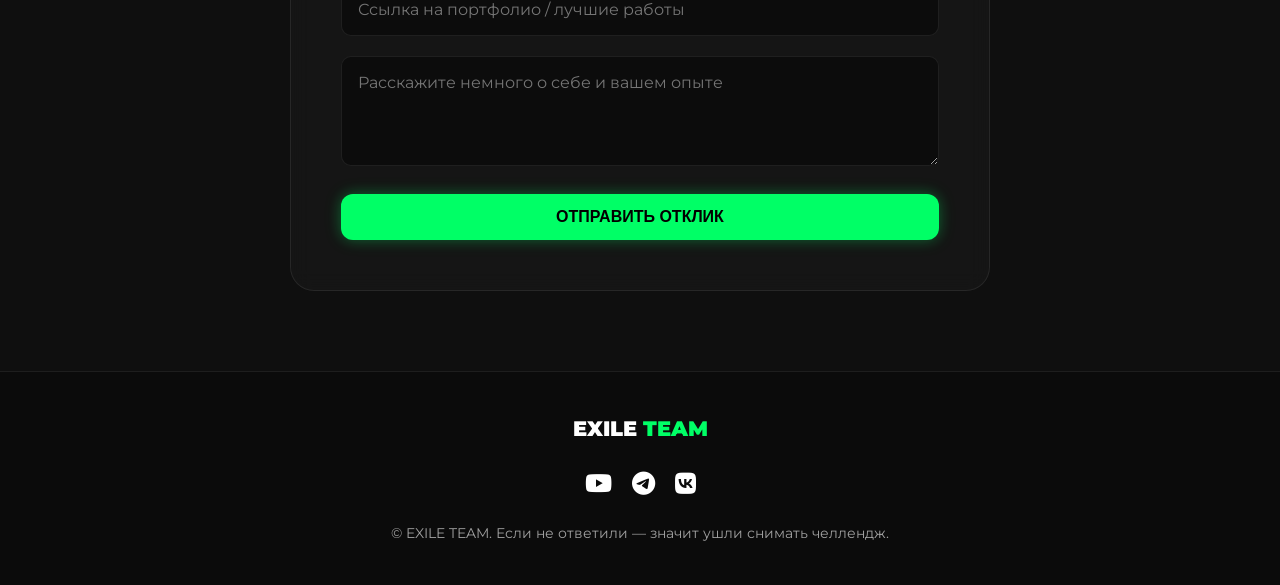
==== commit 89cf5dad: "Fix HTML encoding issues in index.html" ====
--- a/index.html
+++ b/index.html
@@ -28,7 +28,7 @@
         <section class="hero">
             <div class="hero-bg-glow"></div>
             <div class="container hero-container">
-                <span class="badge hero-badge">ДЕЛАЙ С НАМИ 🔥</span>
+                <span class="badge hero-badge">ДЕЛАЙ С НАМИ! 🔥</span>
                 <h1 class="hero-title">ХОЧЕШЬ В КОМАНДУ <span class="text-accent">ЭКСАЙЛА?</span></h1>
                 <p class="hero-subtitle">Мы создаем самый громкий и масштабный контент на YouTube. Если ты готов разрывать тренды, генерить хайп и работать без рамок — ты по адресу!</p>
                 <div class="hero-actions">
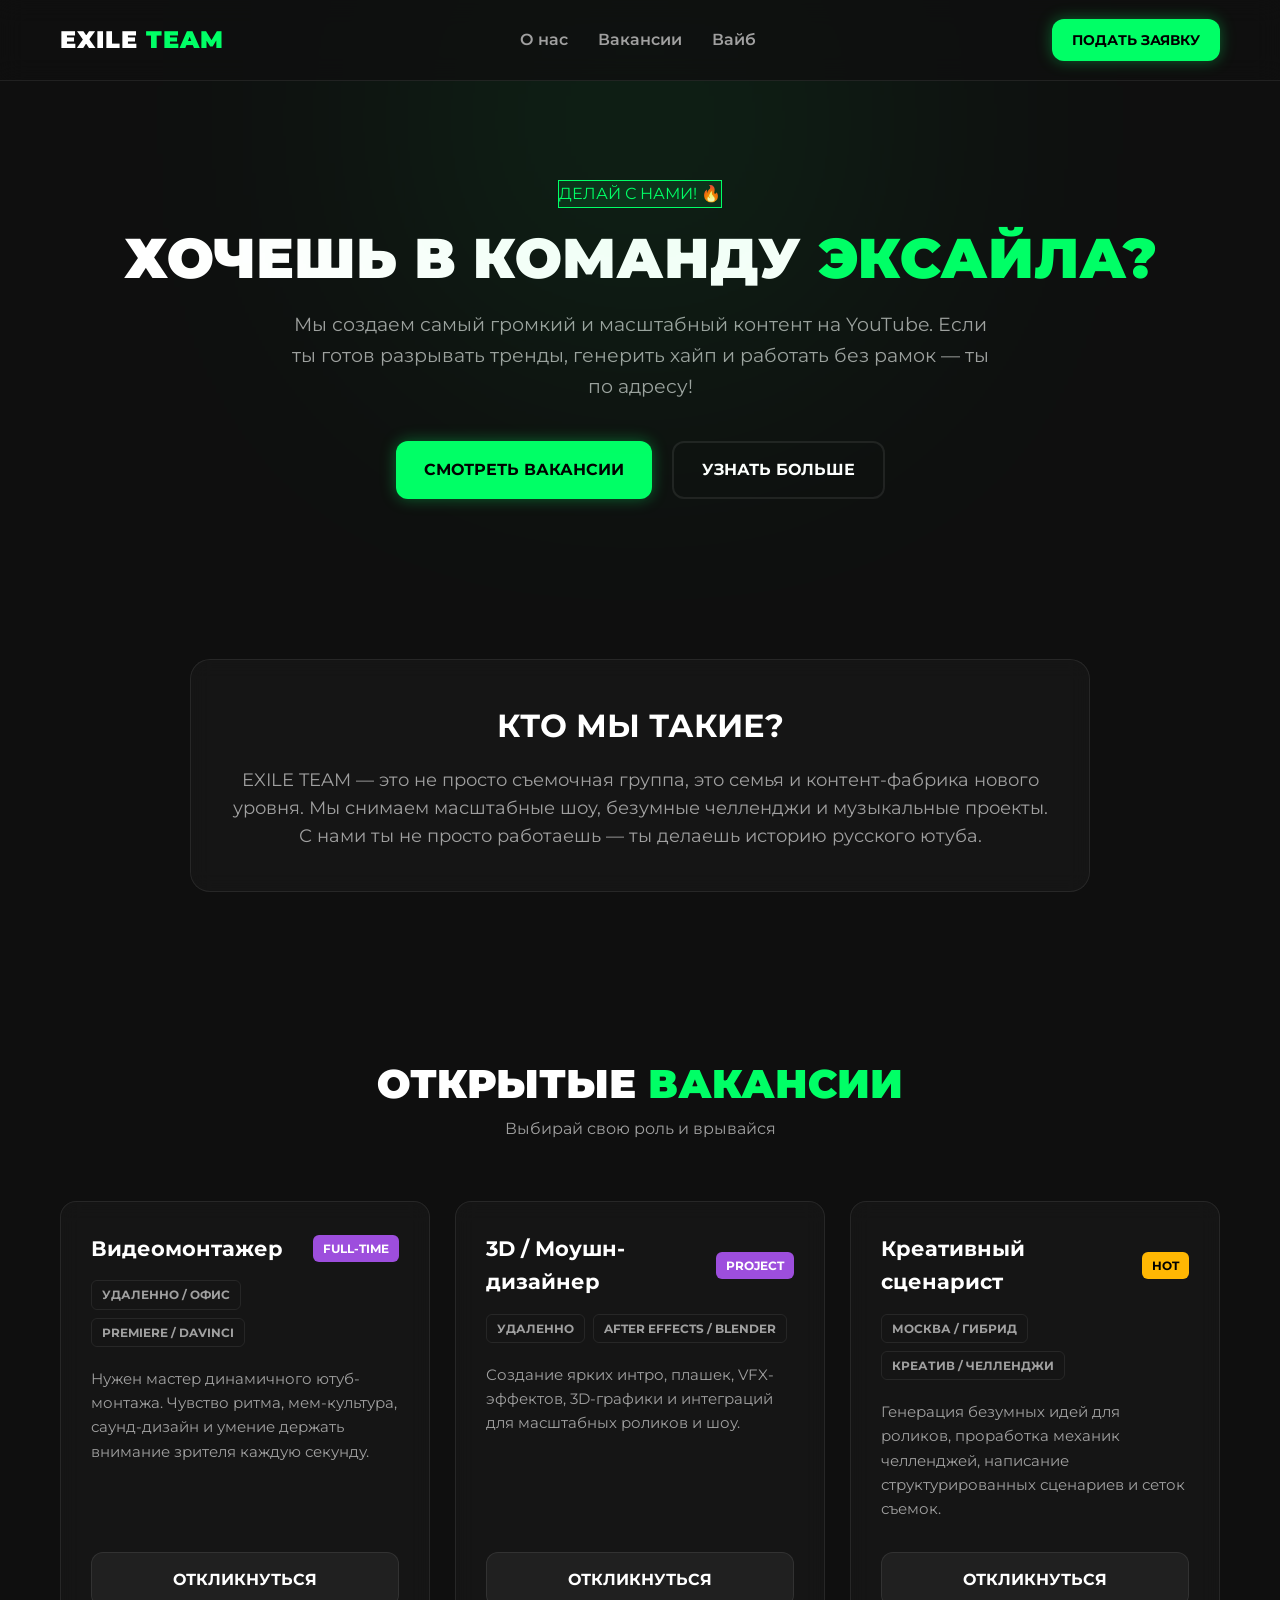
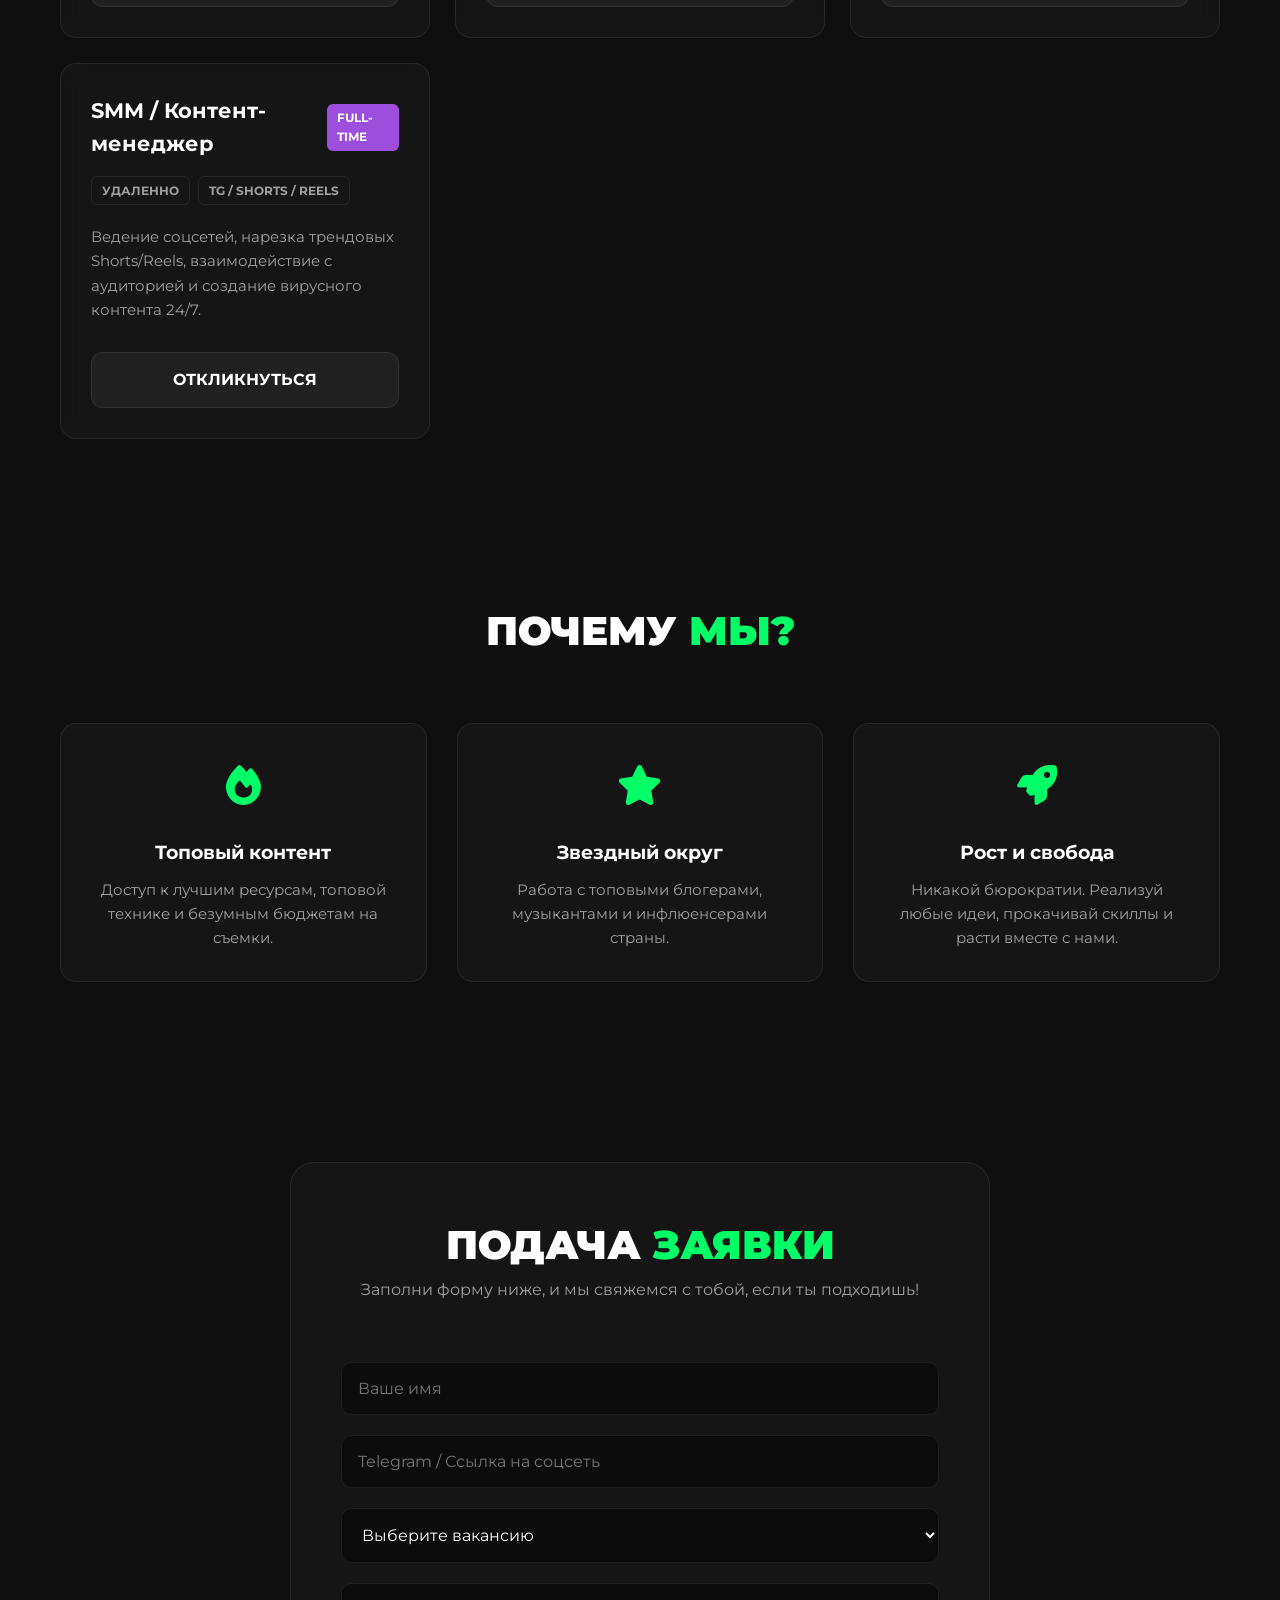
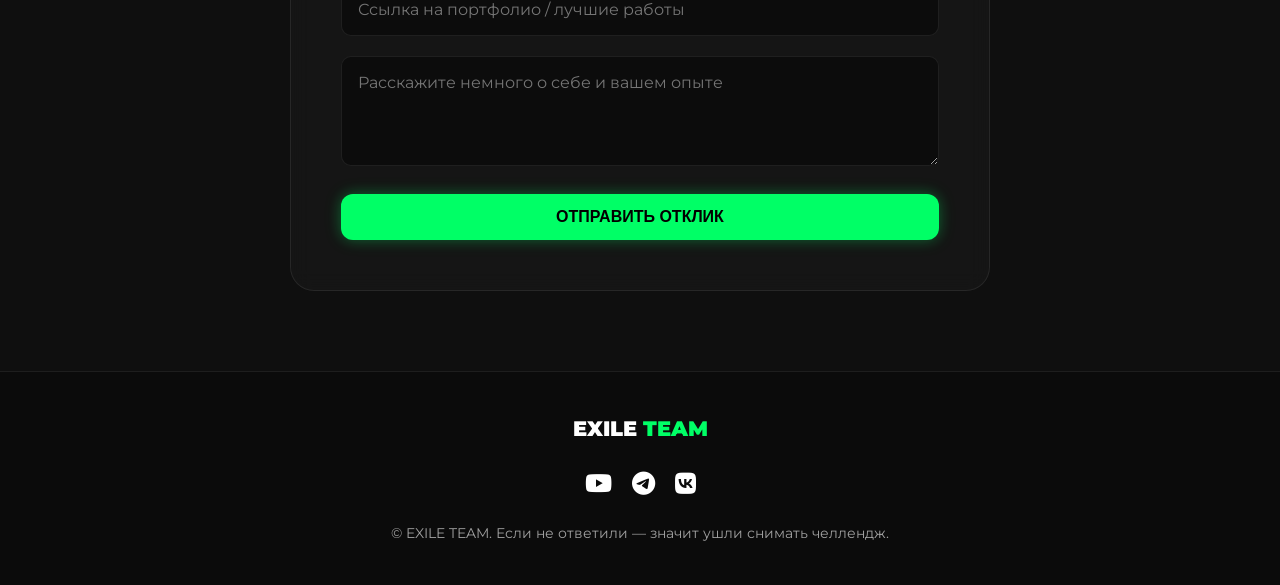
==== commit 2dfe87e3: "Fix HTML formatting and structure" ====
--- a/index.html
+++ b/index.html
@@ -51,7 +51,7 @@
             <div class="container">
                 <div class="section-header">
                     <h2>ОТКРЫТЫЕ <span class="text-accent">ВАКАНСИИ</span></h2>
-                    <p>Выбирай свою роль и врывайся в наш движ</p>
+                    <p>Выбирай свою роль и врывайся</p>
                 </div>
 
                 <div class="vacancies-grid">
